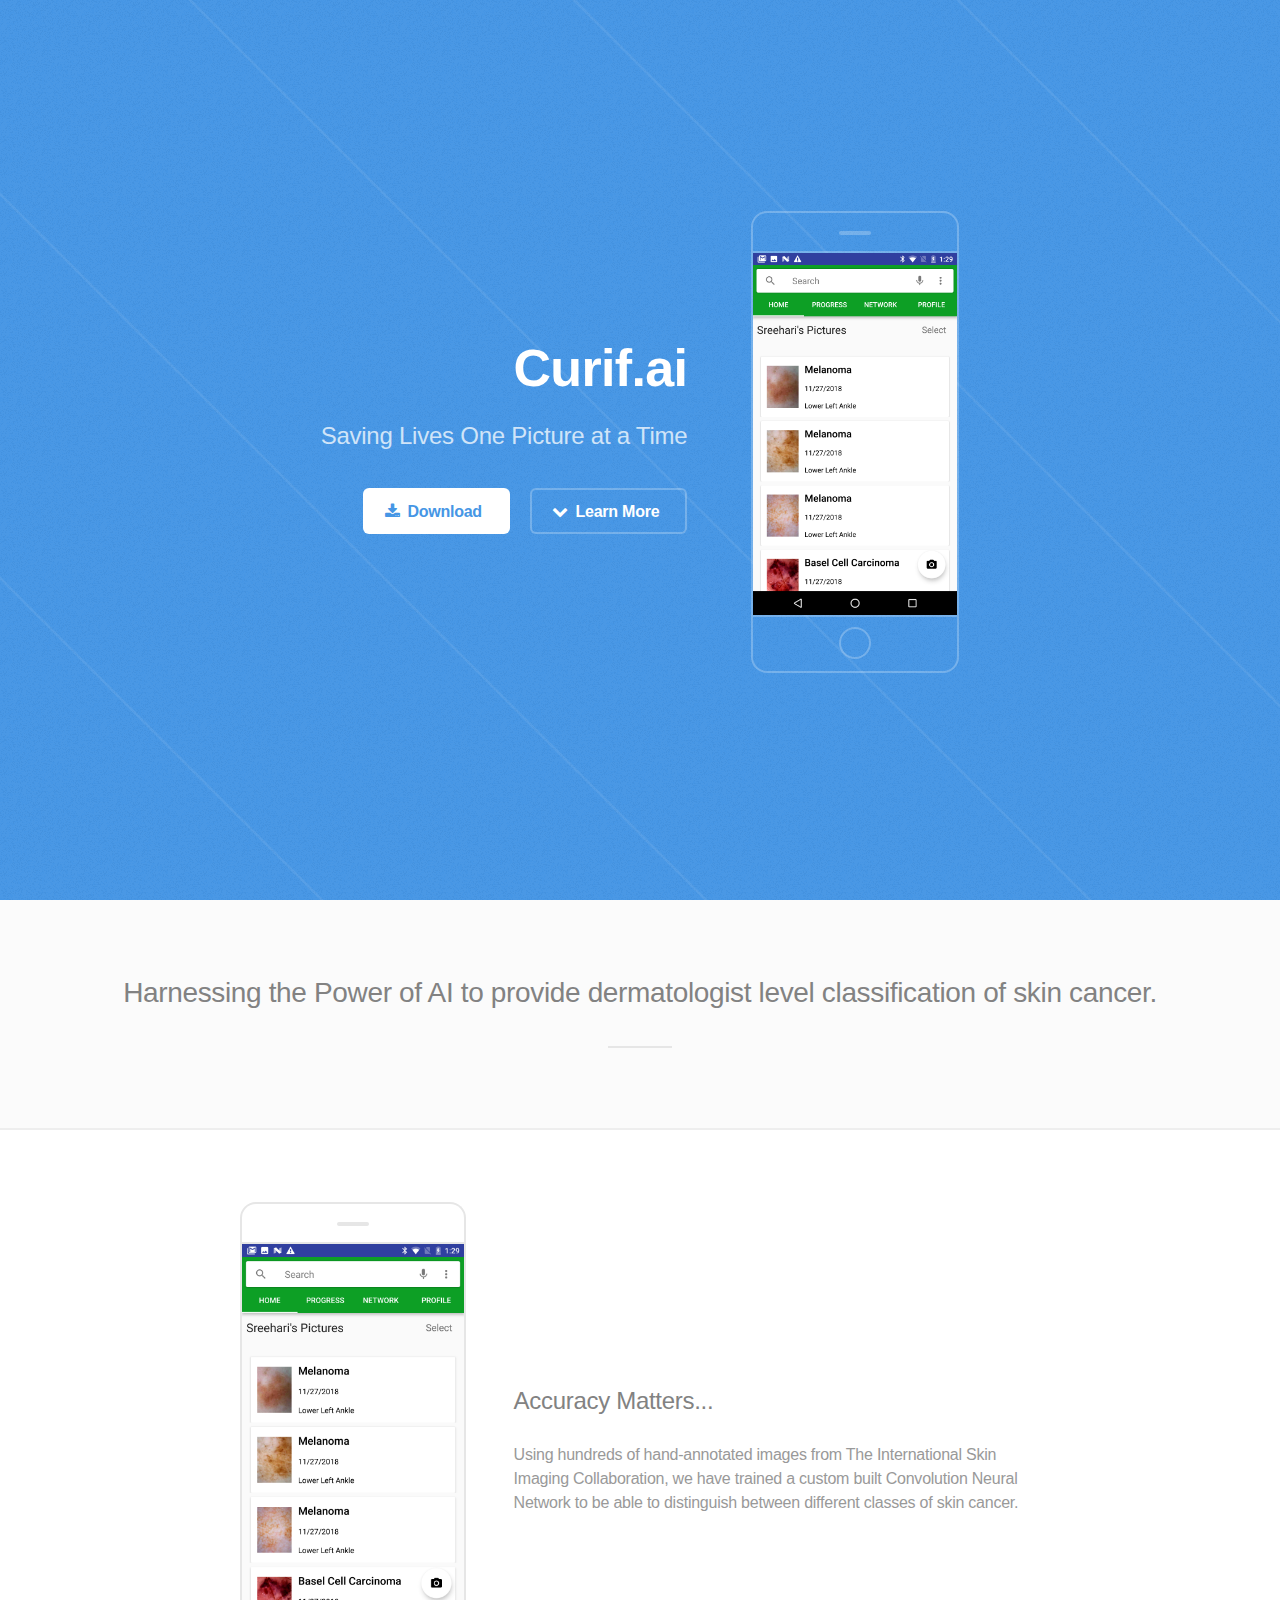
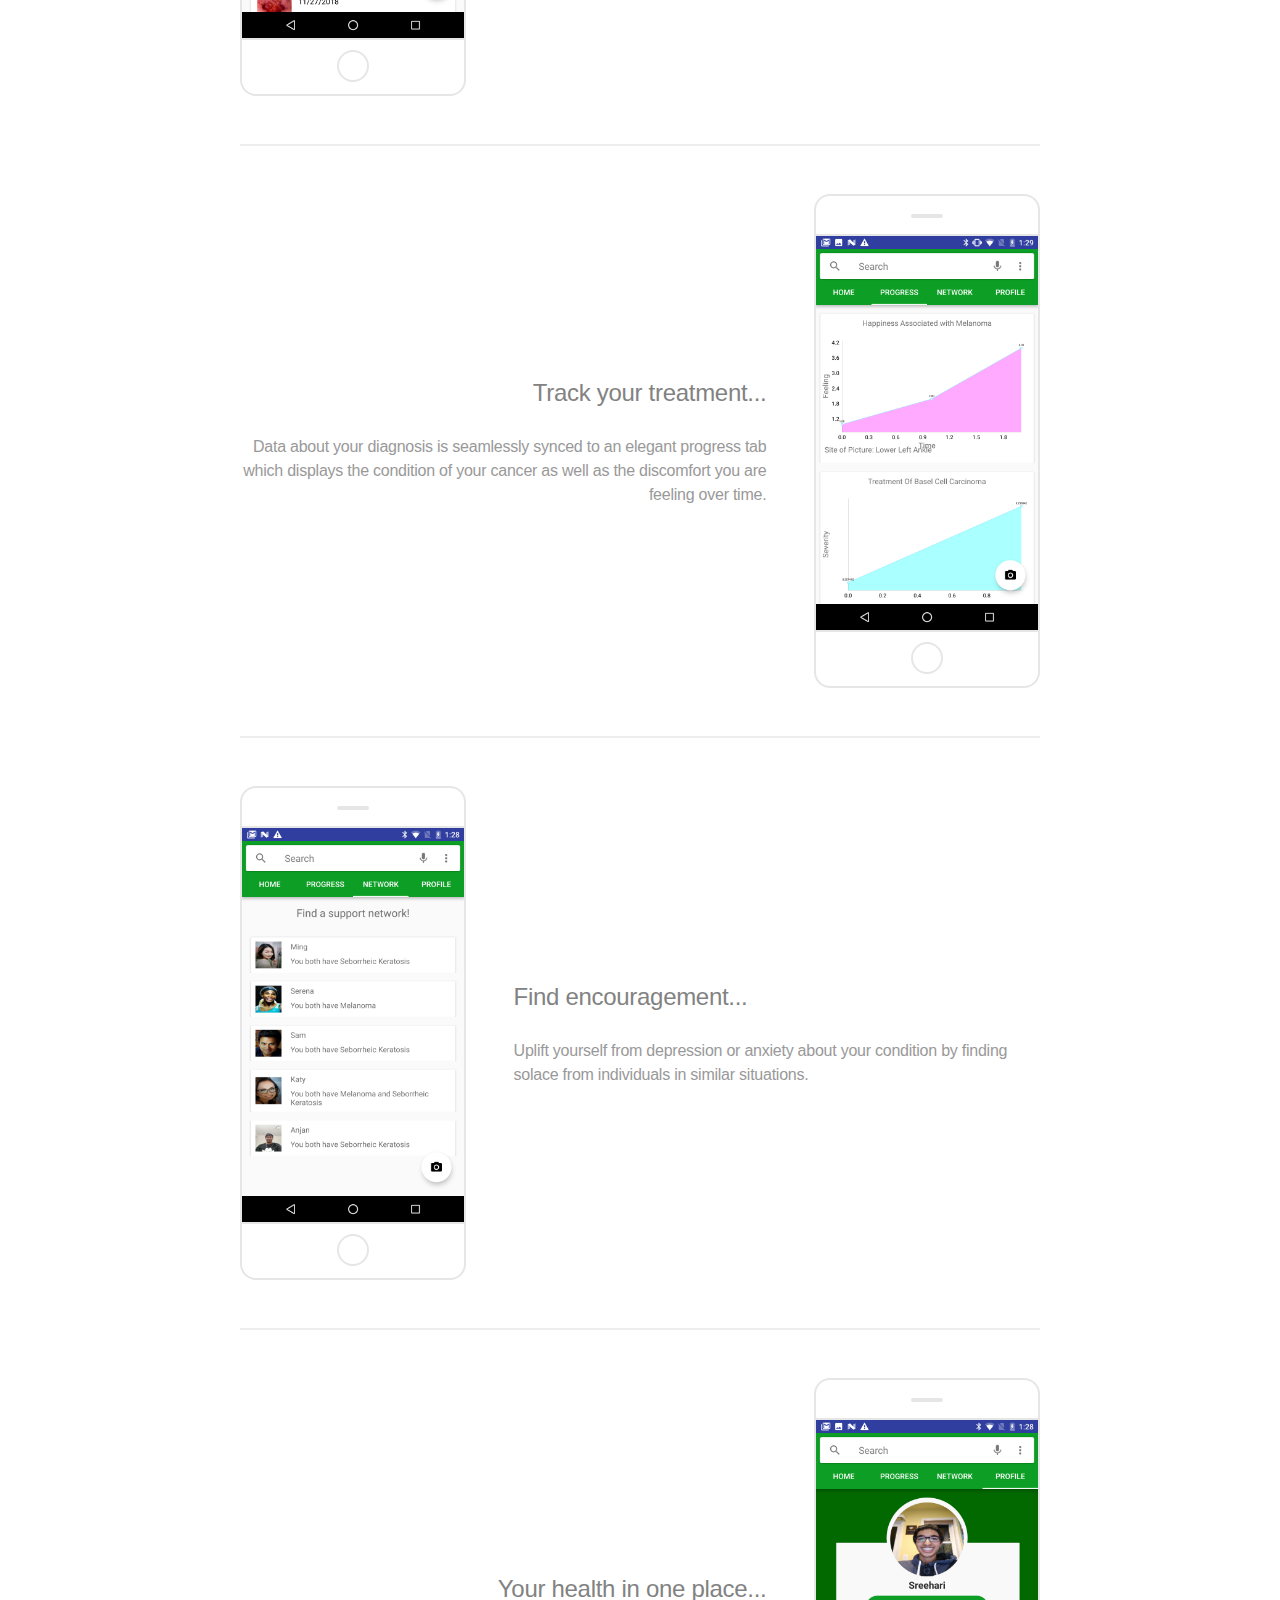
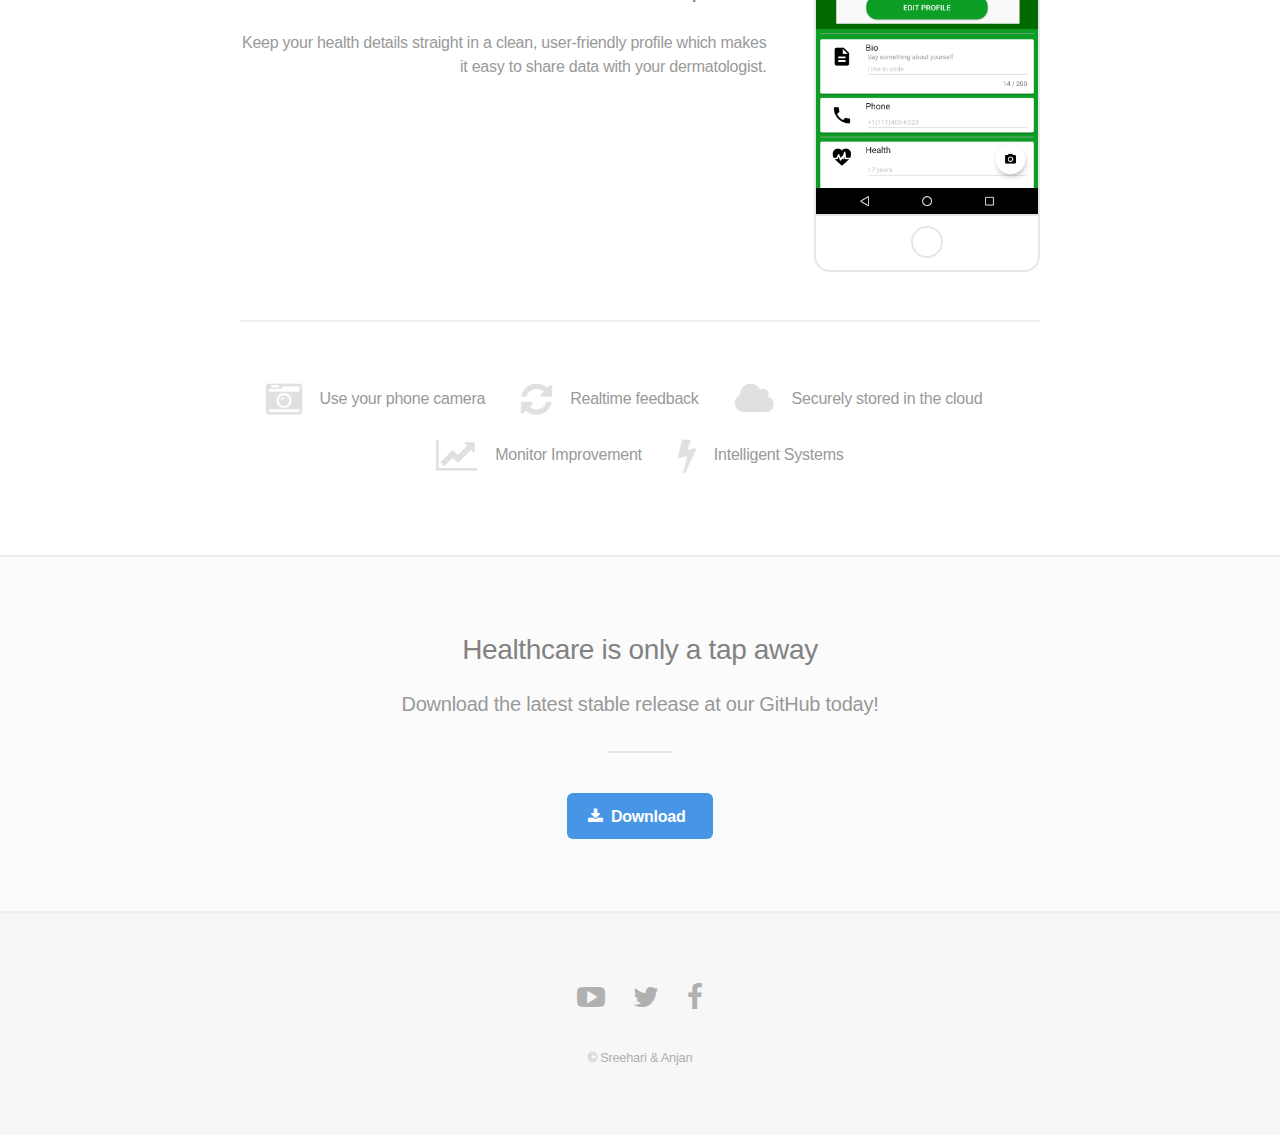
==== index.html @ e7f0186f "initial commit of website files" ====
<!DOCTYPE HTML>

<html>
	<head>
		<title>Curif.ai</title>
		<meta charset="utf-8" />
		<meta name="viewport" content="width=device-width, initial-scale=1" />
		<!--[if lte IE 8]><script src="assets/js/ie/html5shiv.js"></script><![endif]-->
		<link rel="stylesheet" href="assets/css/main.css" />
		<!--[if lte IE 8]><link rel="stylesheet" href="assets/css/ie8.css" /><![endif]-->
		<!--[if lte IE 9]><link rel="stylesheet" href="assets/css/ie9.css" /><![endif]-->
	</head>
	<body id="top">

		<!-- Header -->
			<header id="header">
				<div class="content">
					<h1><a href="#">Curif.ai</a></h1>
					<p>Saving Lives One Picture at a Time</p>
					<ul class="actions">
						<li><a href="#" class="button special icon fa-download">Download</a></li>
						<li><a href="#one" class="button icon fa-chevron-down scrolly">Learn More</a></li>
					</ul>
				</div>
				<div class="image phone"><div class="inner"><img src="images/home.png" alt="" /></div></div>
			</header>

		<!-- One -->
			<section id="one" class="wrapper style2 special">
				<header class="major">
					<h2>Harnessing the Power of AI to provide dermatologist level classification of skin cancer. </h2>
				</header>
			</section>

		<!-- Two -->
			<section id="two" class="wrapper">
				<div class="inner alt">
				
					<section class="spotlight">
						<div class="image phone"><div class="inner"><img src="images/home.png" alt="" /></div></div>

						<div class="content">
							<h3>Accuracy Matters...</h3>
							<p>Using hundreds of hand-annotated images from The International Skin Imaging Collaboration, we have trained a custom built Convolution Neural Network to be able to distinguish between different classes of skin cancer.</p>
						</div>
						
					</section>
					<section class="spotlight">
						<div class="image phone"><div class="inner"><img src="images/progress.png" alt="" /></div></div>
						<div class="content">
							<h3>Track your treatment...</h3>
							<p>Data about your diagnosis is seamlessly synced to an elegant progress tab which displays the condition of your cancer as well as the discomfort you are feeling over time.</p>
						</div>
					</section>
					<section class="spotlight">
						<div class="image phone"><div class="inner"><img src="images/network.png" alt="" /></div></div>
						<div class="content">
							<h3>Find encouragement...</h3>
							<p>Uplift yourself from depression or anxiety about your condition by finding solace from individuals in similar situations. </p>
						</div>
					</section>
					<section class="spotlight">
						<div class="image phone"><div class="inner"><img src="images/profile.png" alt="" /></div></div>
						<div class="content">
							<h3>Your health in one place...</h3>
							<p>Keep your health details straight in a clean, user-friendly profile which makes it easy to share data with your dermatologist.</p>
						</div>
					</section>
					<section class="special">
						<ul class="icons labeled">
							<li><span class="icon fa-camera-retro"><span class="label">Use your phone camera</span></span></li>
							<li><span class="icon fa-refresh"><span class="label">Realtime feedback</span></span></li>
							<li><span class="icon fa-cloud"><span class="label">Securely stored in the cloud</span></span></li>
							<li><span class="icon fa-line-chart"><span class="label">Monitor Improvement</span></span></li>
							<li><span class="icon fa-bolt"><span class="label">Intelligent Systems</span></span></li>
						</ul>
					</section>
				</div>
			</section>

		<!-- Three -->
			<section id="three" class="wrapper style2 special">
				<header class="major">
					<h2>Healthcare is only a tap away</h2>
					<p>Download the latest stable release at our GitHub today!</p>
				</header>
				<ul class="actions">
					<li><a href="#" class="button special icon fa-download">Download</a></li>
				</ul>
			</section>

		<!-- Footer -->
			<footer id="footer">
				<ul class="icons">
					<li><a href="#" class="icon fa-youtube-play"><span class="label">Facebook</span></a></li>
					<li><a href="#" class="icon fa-twitter"><span class="label">Twitter</span></a></li>
					<li><a href="#" class="icon fa-facebook"><span class="label">Instagram</span></a></li>
				</ul>
				<p class="copyright">&copy; Sreehari & Anjan</p>
			</footer>

		<!-- Scripts -->
			<script src="assets/js/jquery.min.js"></script>
			<script src="assets/js/jquery.scrolly.min.js"></script>
			<script src="assets/js/skel.min.js"></script>
			<script src="assets/js/util.js"></script>
			<!--[if lte IE 8]><script src="assets/js/ie/respond.min.js"></script><![endif]-->
			<script src="assets/js/main.js"></script>

	</body>
</html>
---- assets/css/main.css ----
@import url(font-awesome.min.css);



/* Reset */

	html, body, div, span, applet, object, iframe, h1, h2, h3, h4, h5, h6, p, blockquote, pre, a, abbr, acronym, address, big, cite, code, del, dfn, em, img, ins, kbd, q, s, samp, small, strike, strong, sub, sup, tt, var, b, u, i, center, dl, dt, dd, ol, ul, li, fieldset, form, label, legend, table, caption, tbody, tfoot, thead, tr, th, td, article, aside, canvas, details, embed, figure, figcaption, footer, header, hgroup, menu, nav, output, ruby, section, summary, time, mark, audio, video {
		margin: 0;
		padding: 0;
		border: 0;
		font-size: 100%;
		font: inherit;
		vertical-align: baseline;
	}

	article, aside, details, figcaption, figure, footer, header, hgroup, menu, nav, section {
		display: block;
	}

	body {
		line-height: 1;
	}

	ol, ul {
		list-style: none;
	}

	blockquote, q {
		quotes: none;
	}

	blockquote:before, blockquote:after, q:before, q:after {
		content: '';
		content: none;
	}

	table {
		border-collapse: collapse;
		border-spacing: 0;
	}

	body {
		-webkit-text-size-adjust: none;
	}

/* Box Model */

	*, *:before, *:after {
		-moz-box-sizing: border-box;
		-webkit-box-sizing: border-box;
		box-sizing: border-box;
	}

/* Grid */

	.row {
		border-bottom: solid 1px transparent;
		-moz-box-sizing: border-box;
		-webkit-box-sizing: border-box;
		box-sizing: border-box;
	}

	.row > * {
		float: left;
		-moz-box-sizing: border-box;
		-webkit-box-sizing: border-box;
		box-sizing: border-box;
	}

	.row:after, .row:before {
		content: '';
		display: block;
		clear: both;
		height: 0;
	}

	.row.uniform > * > :first-child {
		margin-top: 0;
	}

	.row.uniform > * > :last-child {
		margin-bottom: 0;
	}

	.row.\30 \25 > * {
		padding: 0 0 0 0em;
	}

	.row.\30 \25 {
		margin: 0 0 -1px 0em;
	}

	.row.uniform.\30 \25 > * {
		padding: 0em 0 0 0em;
	}

	.row.uniform.\30 \25 {
		margin: 0em 0 -1px 0em;
	}

	.row > * {
		padding: 0 0 0 1.5em;
	}

	.row {
		margin: 0 0 -1px -1.5em;
	}

	.row.uniform > * {
		padding: 1.5em 0 0 1.5em;
	}

	.row.uniform {
		margin: -1.5em 0 -1px -1.5em;
	}

	.row.\32 00\25 > * {
		padding: 0 0 0 3em;
	}

	.row.\32 00\25 {
		margin: 0 0 -1px -3em;
	}

	.row.uniform.\32 00\25 > * {
		padding: 3em 0 0 3em;
	}

	.row.uniform.\32 00\25 {
		margin: -3em 0 -1px -3em;
	}

	.row.\31 50\25 > * {
		padding: 0 0 0 2.25em;
	}

	.row.\31 50\25 {
		margin: 0 0 -1px -2.25em;
	}

	.row.uniform.\31 50\25 > * {
		padding: 2.25em 0 0 2.25em;
	}

	.row.uniform.\31 50\25 {
		margin: -2.25em 0 -1px -2.25em;
	}

	.row.\35 0\25 > * {
		padding: 0 0 0 0.75em;
	}

	.row.\35 0\25 {
		margin: 0 0 -1px -0.75em;
	}

	.row.uniform.\35 0\25 > * {
		padding: 0.75em 0 0 0.75em;
	}

	.row.uniform.\35 0\25 {
		margin: -0.75em 0 -1px -0.75em;
	}

	.row.\32 5\25 > * {
		padding: 0 0 0 0.375em;
	}

	.row.\32 5\25 {
		margin: 0 0 -1px -0.375em;
	}

	.row.uniform.\32 5\25 > * {
		padding: 0.375em 0 0 0.375em;
	}

	.row.uniform.\32 5\25 {
		margin: -0.375em 0 -1px -0.375em;
	}

	.\31 2u, .\31 2u\24 {
		width: 100%;
		clear: none;
		margin-left: 0;
	}

	.\31 1u, .\31 1u\24 {
		width: 91.6666666667%;
		clear: none;
		margin-left: 0;
	}

	.\31 0u, .\31 0u\24 {
		width: 83.3333333333%;
		clear: none;
		margin-left: 0;
	}

	.\39 u, .\39 u\24 {
		width: 75%;
		clear: none;
		margin-left: 0;
	}

	.\38 u, .\38 u\24 {
		width: 66.6666666667%;
		clear: none;
		margin-left: 0;
	}

	.\37 u, .\37 u\24 {
		width: 58.3333333333%;
		clear: none;
		margin-left: 0;
	}

	.\36 u, .\36 u\24 {
		width: 50%;
		clear: none;
		margin-left: 0;
	}

	.\35 u, .\35 u\24 {
		width: 41.6666666667%;
		clear: none;
		margin-left: 0;
	}

	.\34 u, .\34 u\24 {
		width: 33.3333333333%;
		clear: none;
		margin-left: 0;
	}

	.\33 u, .\33 u\24 {
		width: 25%;
		clear: none;
		margin-left: 0;
	}

	.\32 u, .\32 u\24 {
		width: 16.6666666667%;
		clear: none;
		margin-left: 0;
	}

	.\31 u, .\31 u\24 {
		width: 8.3333333333%;
		clear: none;
		margin-left: 0;
	}

	.\31 2u\24 + *,
	.\31 1u\24 + *,
	.\31 0u\24 + *,
	.\39 u\24 + *,
	.\38 u\24 + *,
	.\37 u\24 + *,
	.\36 u\24 + *,
	.\35 u\24 + *,
	.\34 u\24 + *,
	.\33 u\24 + *,
	.\32 u\24 + *,
	.\31 u\24 + * {
		clear: left;
	}

	.\-11u {
		margin-left: 91.66667%;
	}

	.\-10u {
		margin-left: 83.33333%;
	}

	.\-9u {
		margin-left: 75%;
	}

	.\-8u {
		margin-left: 66.66667%;
	}

	.\-7u {
		margin-left: 58.33333%;
	}

	.\-6u {
		margin-left: 50%;
	}

	.\-5u {
		margin-left: 41.66667%;
	}

	.\-4u {
		margin-left: 33.33333%;
	}

	.\-3u {
		margin-left: 25%;
	}

	.\-2u {
		margin-left: 16.66667%;
	}

	.\-1u {
		margin-left: 8.33333%;
	}

	@media screen and (max-width: 1680px) {

		.row > * {
			padding: 0 0 0 1.5em;
		}

		.row {
			margin: 0 0 -1px -1.5em;
		}

		.row.uniform > * {
			padding: 1.5em 0 0 1.5em;
		}

		.row.uniform {
			margin: -1.5em 0 -1px -1.5em;
		}

		.row.\32 00\25 > * {
			padding: 0 0 0 3em;
		}

		.row.\32 00\25 {
			margin: 0 0 -1px -3em;
		}

		.row.uniform.\32 00\25 > * {
			padding: 3em 0 0 3em;
		}

		.row.uniform.\32 00\25 {
			margin: -3em 0 -1px -3em;
		}

		.row.\31 50\25 > * {
			padding: 0 0 0 2.25em;
		}

		.row.\31 50\25 {
			margin: 0 0 -1px -2.25em;
		}

		.row.uniform.\31 50\25 > * {
			padding: 2.25em 0 0 2.25em;
		}

		.row.uniform.\31 50\25 {
			margin: -2.25em 0 -1px -2.25em;
		}

		.row.\35 0\25 > * {
			padding: 0 0 0 0.75em;
		}

		.row.\35 0\25 {
			margin: 0 0 -1px -0.75em;
		}

		.row.uniform.\35 0\25 > * {
			padding: 0.75em 0 0 0.75em;
		}

		.row.uniform.\35 0\25 {
			margin: -0.75em 0 -1px -0.75em;
		}

		.row.\32 5\25 > * {
			padding: 0 0 0 0.375em;
		}

		.row.\32 5\25 {
			margin: 0 0 -1px -0.375em;
		}

		.row.uniform.\32 5\25 > * {
			padding: 0.375em 0 0 0.375em;
		}

		.row.uniform.\32 5\25 {
			margin: -0.375em 0 -1px -0.375em;
		}

		.\31 2u\28xlarge\29, .\31 2u\24\28xlarge\29 {
			width: 100%;
			clear: none;
			margin-left: 0;
		}

		.\31 1u\28xlarge\29, .\31 1u\24\28xlarge\29 {
			width: 91.6666666667%;
			clear: none;
			margin-left: 0;
		}

		.\31 0u\28xlarge\29, .\31 0u\24\28xlarge\29 {
			width: 83.3333333333%;
			clear: none;
			margin-left: 0;
		}

		.\39 u\28xlarge\29, .\39 u\24\28xlarge\29 {
			width: 75%;
			clear: none;
			margin-left: 0;
		}

		.\38 u\28xlarge\29, .\38 u\24\28xlarge\29 {
			width: 66.6666666667%;
			clear: none;
			margin-left: 0;
		}

		.\37 u\28xlarge\29, .\37 u\24\28xlarge\29 {
			width: 58.3333333333%;
			clear: none;
			margin-left: 0;
		}

		.\36 u\28xlarge\29, .\36 u\24\28xlarge\29 {
			width: 50%;
			clear: none;
			margin-left: 0;
		}

		.\35 u\28xlarge\29, .\35 u\24\28xlarge\29 {
			width: 41.6666666667%;
			clear: none;
			margin-left: 0;
		}

		.\34 u\28xlarge\29, .\34 u\24\28xlarge\29 {
			width: 33.3333333333%;
			clear: none;
			margin-left: 0;
		}

		.\33 u\28xlarge\29, .\33 u\24\28xlarge\29 {
			width: 25%;
			clear: none;
			margin-left: 0;
		}

		.\32 u\28xlarge\29, .\32 u\24\28xlarge\29 {
			width: 16.6666666667%;
			clear: none;
			margin-left: 0;
		}

		.\31 u\28xlarge\29, .\31 u\24\28xlarge\29 {
			width: 8.3333333333%;
			clear: none;
			margin-left: 0;
		}

		.\31 2u\24\28xlarge\29 + *,
		.\31 1u\24\28xlarge\29 + *,
		.\31 0u\24\28xlarge\29 + *,
		.\39 u\24\28xlarge\29 + *,
		.\38 u\24\28xlarge\29 + *,
		.\37 u\24\28xlarge\29 + *,
		.\36 u\24\28xlarge\29 + *,
		.\35 u\24\28xlarge\29 + *,
		.\34 u\24\28xlarge\29 + *,
		.\33 u\24\28xlarge\29 + *,
		.\32 u\24\28xlarge\29 + *,
		.\31 u\24\28xlarge\29 + * {
			clear: left;
		}

		.\-11u\28xlarge\29 {
			margin-left: 91.66667%;
		}

		.\-10u\28xlarge\29 {
			margin-left: 83.33333%;
		}

		.\-9u\28xlarge\29 {
			margin-left: 75%;
		}

		.\-8u\28xlarge\29 {
			margin-left: 66.66667%;
		}

		.\-7u\28xlarge\29 {
			margin-left: 58.33333%;
		}

		.\-6u\28xlarge\29 {
			margin-left: 50%;
		}

		.\-5u\28xlarge\29 {
			margin-left: 41.66667%;
		}

		.\-4u\28xlarge\29 {
			margin-left: 33.33333%;
		}

		.\-3u\28xlarge\29 {
			margin-left: 25%;
		}

		.\-2u\28xlarge\29 {
			margin-left: 16.66667%;
		}

		.\-1u\28xlarge\29 {
			margin-left: 8.33333%;
		}

	}

	@media screen and (max-width: 1280px) {

		.row > * {
			padding: 0 0 0 1.5em;
		}

		.row {
			margin: 0 0 -1px -1.5em;
		}

		.row.uniform > * {
			padding: 1.5em 0 0 1.5em;
		}

		.row.uniform {
			margin: -1.5em 0 -1px -1.5em;
		}

		.row.\32 00\25 > * {
			padding: 0 0 0 3em;
		}

		.row.\32 00\25 {
			margin: 0 0 -1px -3em;
		}

		.row.uniform.\32 00\25 > * {
			padding: 3em 0 0 3em;
		}

		.row.uniform.\32 00\25 {
			margin: -3em 0 -1px -3em;
		}

		.row.\31 50\25 > * {
			padding: 0 0 0 2.25em;
		}

		.row.\31 50\25 {
			margin: 0 0 -1px -2.25em;
		}

		.row.uniform.\31 50\25 > * {
			padding: 2.25em 0 0 2.25em;
		}

		.row.uniform.\31 50\25 {
			margin: -2.25em 0 -1px -2.25em;
		}

		.row.\35 0\25 > * {
			padding: 0 0 0 0.75em;
		}

		.row.\35 0\25 {
			margin: 0 0 -1px -0.75em;
		}

		.row.uniform.\35 0\25 > * {
			padding: 0.75em 0 0 0.75em;
		}

		.row.uniform.\35 0\25 {
			margin: -0.75em 0 -1px -0.75em;
		}

		.row.\32 5\25 > * {
			padding: 0 0 0 0.375em;
		}

		.row.\32 5\25 {
			margin: 0 0 -1px -0.375em;
		}

		.row.uniform.\32 5\25 > * {
			padding: 0.375em 0 0 0.375em;
		}

		.row.uniform.\32 5\25 {
			margin: -0.375em 0 -1px -0.375em;
		}

		.\31 2u\28large\29, .\31 2u\24\28large\29 {
			width: 100%;
			clear: none;
			margin-left: 0;
		}

		.\31 1u\28large\29, .\31 1u\24\28large\29 {
			width: 91.6666666667%;
			clear: none;
			margin-left: 0;
		}

		.\31 0u\28large\29, .\31 0u\24\28large\29 {
			width: 83.3333333333%;
			clear: none;
			margin-left: 0;
		}

		.\39 u\28large\29, .\39 u\24\28large\29 {
			width: 75%;
			clear: none;
			margin-left: 0;
		}

		.\38 u\28large\29, .\38 u\24\28large\29 {
			width: 66.6666666667%;
			clear: none;
			margin-left: 0;
		}

		.\37 u\28large\29, .\37 u\24\28large\29 {
			width: 58.3333333333%;
			clear: none;
			margin-left: 0;
		}

		.\36 u\28large\29, .\36 u\24\28large\29 {
			width: 50%;
			clear: none;
			margin-left: 0;
		}

		.\35 u\28large\29, .\35 u\24\28large\29 {
			width: 41.6666666667%;
			clear: none;
			margin-left: 0;
		}

		.\34 u\28large\29, .\34 u\24\28large\29 {
			width: 33.3333333333%;
			clear: none;
			margin-left: 0;
		}

		.\33 u\28large\29, .\33 u\24\28large\29 {
			width: 25%;
			clear: none;
			margin-left: 0;
		}

		.\32 u\28large\29, .\32 u\24\28large\29 {
			width: 16.6666666667%;
			clear: none;
			margin-left: 0;
		}

		.\31 u\28large\29, .\31 u\24\28large\29 {
			width: 8.3333333333%;
			clear: none;
			margin-left: 0;
		}

		.\31 2u\24\28large\29 + *,
		.\31 1u\24\28large\29 + *,
		.\31 0u\24\28large\29 + *,
		.\39 u\24\28large\29 + *,
		.\38 u\24\28large\29 + *,
		.\37 u\24\28large\29 + *,
		.\36 u\24\28large\29 + *,
		.\35 u\24\28large\29 + *,
		.\34 u\24\28large\29 + *,
		.\33 u\24\28large\29 + *,
		.\32 u\24\28large\29 + *,
		.\31 u\24\28large\29 + * {
			clear: left;
		}

		.\-11u\28large\29 {
			margin-left: 91.66667%;
		}

		.\-10u\28large\29 {
			margin-left: 83.33333%;
		}

		.\-9u\28large\29 {
			margin-left: 75%;
		}

		.\-8u\28large\29 {
			margin-left: 66.66667%;
		}

		.\-7u\28large\29 {
			margin-left: 58.33333%;
		}

		.\-6u\28large\29 {
			margin-left: 50%;
		}

		.\-5u\28large\29 {
			margin-left: 41.66667%;
		}

		.\-4u\28large\29 {
			margin-left: 33.33333%;
		}

		.\-3u\28large\29 {
			margin-left: 25%;
		}

		.\-2u\28large\29 {
			margin-left: 16.66667%;
		}

		.\-1u\28large\29 {
			margin-left: 8.33333%;
		}

	}

	@media screen and (max-width: 980px) {

		.row > * {
			padding: 0 0 0 1.5em;
		}

		.row {
			margin: 0 0 -1px -1.5em;
		}

		.row.uniform > * {
			padding: 1.5em 0 0 1.5em;
		}

		.row.uniform {
			margin: -1.5em 0 -1px -1.5em;
		}

		.row.\32 00\25 > * {
			padding: 0 0 0 3em;
		}

		.row.\32 00\25 {
			margin: 0 0 -1px -3em;
		}

		.row.uniform.\32 00\25 > * {
			padding: 3em 0 0 3em;
		}

		.row.uniform.\32 00\25 {
			margin: -3em 0 -1px -3em;
		}

		.row.\31 50\25 > * {
			padding: 0 0 0 2.25em;
		}

		.row.\31 50\25 {
			margin: 0 0 -1px -2.25em;
		}

		.row.uniform.\31 50\25 > * {
			padding: 2.25em 0 0 2.25em;
		}

		.row.uniform.\31 50\25 {
			margin: -2.25em 0 -1px -2.25em;
		}

		.row.\35 0\25 > * {
			padding: 0 0 0 0.75em;
		}

		.row.\35 0\25 {
			margin: 0 0 -1px -0.75em;
		}

		.row.uniform.\35 0\25 > * {
			padding: 0.75em 0 0 0.75em;
		}

		.row.uniform.\35 0\25 {
			margin: -0.75em 0 -1px -0.75em;
		}

		.row.\32 5\25 > * {
			padding: 0 0 0 0.375em;
		}

		.row.\32 5\25 {
			margin: 0 0 -1px -0.375em;
		}

		.row.uniform.\32 5\25 > * {
			padding: 0.375em 0 0 0.375em;
		}

		.row.uniform.\32 5\25 {
			margin: -0.375em 0 -1px -0.375em;
		}

		.\31 2u\28medium\29, .\31 2u\24\28medium\29 {
			width: 100%;
			clear: none;
			margin-left: 0;
		}

		.\31 1u\28medium\29, .\31 1u\24\28medium\29 {
			width: 91.6666666667%;
			clear: none;
			margin-left: 0;
		}

		.\31 0u\28medium\29, .\31 0u\24\28medium\29 {
			width: 83.3333333333%;
			clear: none;
			margin-left: 0;
		}

		.\39 u\28medium\29, .\39 u\24\28medium\29 {
			width: 75%;
			clear: none;
			margin-left: 0;
		}

		.\38 u\28medium\29, .\38 u\24\28medium\29 {
			width: 66.6666666667%;
			clear: none;
			margin-left: 0;
		}

		.\37 u\28medium\29, .\37 u\24\28medium\29 {
			width: 58.3333333333%;
			clear: none;
			margin-left: 0;
		}

		.\36 u\28medium\29, .\36 u\24\28medium\29 {
			width: 50%;
			clear: none;
			margin-left: 0;
		}

		.\35 u\28medium\29, .\35 u\24\28medium\29 {
			width: 41.6666666667%;
			clear: none;
			margin-left: 0;
		}

		.\34 u\28medium\29, .\34 u\24\28medium\29 {
			width: 33.3333333333%;
			clear: none;
			margin-left: 0;
		}

		.\33 u\28medium\29, .\33 u\24\28medium\29 {
			width: 25%;
			clear: none;
			margin-left: 0;
		}

		.\32 u\28medium\29, .\32 u\24\28medium\29 {
			width: 16.6666666667%;
			clear: none;
			margin-left: 0;
		}

		.\31 u\28medium\29, .\31 u\24\28medium\29 {
			width: 8.3333333333%;
			clear: none;
			margin-left: 0;
		}

		.\31 2u\24\28medium\29 + *,
		.\31 1u\24\28medium\29 + *,
		.\31 0u\24\28medium\29 + *,
		.\39 u\24\28medium\29 + *,
		.\38 u\24\28medium\29 + *,
		.\37 u\24\28medium\29 + *,
		.\36 u\24\28medium\29 + *,
		.\35 u\24\28medium\29 + *,
		.\34 u\24\28medium\29 + *,
		.\33 u\24\28medium\29 + *,
		.\32 u\24\28medium\29 + *,
		.\31 u\24\28medium\29 + * {
			clear: left;
		}

		.\-11u\28medium\29 {
			margin-left: 91.66667%;
		}

		.\-10u\28medium\29 {
			margin-left: 83.33333%;
		}

		.\-9u\28medium\29 {
			margin-left: 75%;
		}

		.\-8u\28medium\29 {
			margin-left: 66.66667%;
		}

		.\-7u\28medium\29 {
			margin-left: 58.33333%;
		}

		.\-6u\28medium\29 {
			margin-left: 50%;
		}

		.\-5u\28medium\29 {
			margin-left: 41.66667%;
		}

		.\-4u\28medium\29 {
			margin-left: 33.33333%;
		}

		.\-3u\28medium\29 {
			margin-left: 25%;
		}

		.\-2u\28medium\29 {
			margin-left: 16.66667%;
		}

		.\-1u\28medium\29 {
			margin-left: 8.33333%;
		}

	}

	@media screen and (max-width: 736px) {

		.row > * {
			padding: 0 0 0 1.5em;
		}

		.row {
			margin: 0 0 -1px -1.5em;
		}

		.row.uniform > * {
			padding: 1.5em 0 0 1.5em;
		}

		.row.uniform {
			margin: -1.5em 0 -1px -1.5em;
		}

		.row.\32 00\25 > * {
			padding: 0 0 0 3em;
		}

		.row.\32 00\25 {
			margin: 0 0 -1px -3em;
		}

		.row.uniform.\32 00\25 > * {
			padding: 3em 0 0 3em;
		}

		.row.uniform.\32 00\25 {
			margin: -3em 0 -1px -3em;
		}

		.row.\31 50\25 > * {
			padding: 0 0 0 2.25em;
		}

		.row.\31 50\25 {
			margin: 0 0 -1px -2.25em;
		}

		.row.uniform.\31 50\25 > * {
			padding: 2.25em 0 0 2.25em;
		}

		.row.uniform.\31 50\25 {
			margin: -2.25em 0 -1px -2.25em;
		}

		.row.\35 0\25 > * {
			padding: 0 0 0 0.75em;
		}

		.row.\35 0\25 {
			margin: 0 0 -1px -0.75em;
		}

		.row.uniform.\35 0\25 > * {
			padding: 0.75em 0 0 0.75em;
		}

		.row.uniform.\35 0\25 {
			margin: -0.75em 0 -1px -0.75em;
		}

		.row.\32 5\25 > * {
			padding: 0 0 0 0.375em;
		}

		.row.\32 5\25 {
			margin: 0 0 -1px -0.375em;
		}

		.row.uniform.\32 5\25 > * {
			padding: 0.375em 0 0 0.375em;
		}

		.row.uniform.\32 5\25 {
			margin: -0.375em 0 -1px -0.375em;
		}

		.\31 2u\28small\29, .\31 2u\24\28small\29 {
			width: 100%;
			clear: none;
			margin-left: 0;
		}

		.\31 1u\28small\29, .\31 1u\24\28small\29 {
			width: 91.6666666667%;
			clear: none;
			margin-left: 0;
		}

		.\31 0u\28small\29, .\31 0u\24\28small\29 {
			width: 83.3333333333%;
			clear: none;
			margin-left: 0;
		}

		.\39 u\28small\29, .\39 u\24\28small\29 {
			width: 75%;
			clear: none;
			margin-left: 0;
		}

		.\38 u\28small\29, .\38 u\24\28small\29 {
			width: 66.6666666667%;
			clear: none;
			margin-left: 0;
		}

		.\37 u\28small\29, .\37 u\24\28small\29 {
			width: 58.3333333333%;
			clear: none;
			margin-left: 0;
		}

		.\36 u\28small\29, .\36 u\24\28small\29 {
			width: 50%;
			clear: none;
			margin-left: 0;
		}

		.\35 u\28small\29, .\35 u\24\28small\29 {
			width: 41.6666666667%;
			clear: none;
			margin-left: 0;
		}

		.\34 u\28small\29, .\34 u\24\28small\29 {
			width: 33.3333333333%;
			clear: none;
			margin-left: 0;
		}

		.\33 u\28small\29, .\33 u\24\28small\29 {
			width: 25%;
			clear: none;
			margin-left: 0;
		}

		.\32 u\28small\29, .\32 u\24\28small\29 {
			width: 16.6666666667%;
			clear: none;
			margin-left: 0;
		}

		.\31 u\28small\29, .\31 u\24\28small\29 {
			width: 8.3333333333%;
			clear: none;
			margin-left: 0;
		}

		.\31 2u\24\28small\29 + *,
		.\31 1u\24\28small\29 + *,
		.\31 0u\24\28small\29 + *,
		.\39 u\24\28small\29 + *,
		.\38 u\24\28small\29 + *,
		.\37 u\24\28small\29 + *,
		.\36 u\24\28small\29 + *,
		.\35 u\24\28small\29 + *,
		.\34 u\24\28small\29 + *,
		.\33 u\24\28small\29 + *,
		.\32 u\24\28small\29 + *,
		.\31 u\24\28small\29 + * {
			clear: left;
		}

		.\-11u\28small\29 {
			margin-left: 91.66667%;
		}

		.\-10u\28small\29 {
			margin-left: 83.33333%;
		}

		.\-9u\28small\29 {
			margin-left: 75%;
		}

		.\-8u\28small\29 {
			margin-left: 66.66667%;
		}

		.\-7u\28small\29 {
			margin-left: 58.33333%;
		}

		.\-6u\28small\29 {
			margin-left: 50%;
		}

		.\-5u\28small\29 {
			margin-left: 41.66667%;
		}

		.\-4u\28small\29 {
			margin-left: 33.33333%;
		}

		.\-3u\28small\29 {
			margin-left: 25%;
		}

		.\-2u\28small\29 {
			margin-left: 16.66667%;
		}

		.\-1u\28small\29 {
			margin-left: 8.33333%;
		}

	}

	@media screen and (max-width: 480px) {

		.row > * {
			padding: 0 0 0 1.5em;
		}

		.row {
			margin: 0 0 -1px -1.5em;
		}

		.row.uniform > * {
			padding: 1.5em 0 0 1.5em;
		}

		.row.uniform {
			margin: -1.5em 0 -1px -1.5em;
		}

		.row.\32 00\25 > * {
			padding: 0 0 0 3em;
		}

		.row.\32 00\25 {
			margin: 0 0 -1px -3em;
		}

		.row.uniform.\32 00\25 > * {
			padding: 3em 0 0 3em;
		}

		.row.uniform.\32 00\25 {
			margin: -3em 0 -1px -3em;
		}

		.row.\31 50\25 > * {
			padding: 0 0 0 2.25em;
		}

		.row.\31 50\25 {
			margin: 0 0 -1px -2.25em;
		}

		.row.uniform.\31 50\25 > * {
			padding: 2.25em 0 0 2.25em;
		}

		.row.uniform.\31 50\25 {
			margin: -2.25em 0 -1px -2.25em;
		}

		.row.\35 0\25 > * {
			padding: 0 0 0 0.75em;
		}

		.row.\35 0\25 {
			margin: 0 0 -1px -0.75em;
		}

		.row.uniform.\35 0\25 > * {
			padding: 0.75em 0 0 0.75em;
		}

		.row.uniform.\35 0\25 {
			margin: -0.75em 0 -1px -0.75em;
		}

		.row.\32 5\25 > * {
			padding: 0 0 0 0.375em;
		}

		.row.\32 5\25 {
			margin: 0 0 -1px -0.375em;
		}

		.row.uniform.\32 5\25 > * {
			padding: 0.375em 0 0 0.375em;
		}

		.row.uniform.\32 5\25 {
			margin: -0.375em 0 -1px -0.375em;
		}

		.\31 2u\28xsmall\29, .\31 2u\24\28xsmall\29 {
			width: 100%;
			clear: none;
			margin-left: 0;
		}

		.\31 1u\28xsmall\29, .\31 1u\24\28xsmall\29 {
			width: 91.6666666667%;
			clear: none;
			margin-left: 0;
		}

		.\31 0u\28xsmall\29, .\31 0u\24\28xsmall\29 {
			width: 83.3333333333%;
			clear: none;
			margin-left: 0;
		}

		.\39 u\28xsmall\29, .\39 u\24\28xsmall\29 {
			width: 75%;
			clear: none;
			margin-left: 0;
		}

		.\38 u\28xsmall\29, .\38 u\24\28xsmall\29 {
			width: 66.6666666667%;
			clear: none;
			margin-left: 0;
		}

		.\37 u\28xsmall\29, .\37 u\24\28xsmall\29 {
			width: 58.3333333333%;
			clear: none;
			margin-left: 0;
		}

		.\36 u\28xsmall\29, .\36 u\24\28xsmall\29 {
			width: 50%;
			clear: none;
			margin-left: 0;
		}

		.\35 u\28xsmall\29, .\35 u\24\28xsmall\29 {
			width: 41.6666666667%;
			clear: none;
			margin-left: 0;
		}

		.\34 u\28xsmall\29, .\34 u\24\28xsmall\29 {
			width: 33.3333333333%;
			clear: none;
			margin-left: 0;
		}

		.\33 u\28xsmall\29, .\33 u\24\28xsmall\29 {
			width: 25%;
			clear: none;
			margin-left: 0;
		}

		.\32 u\28xsmall\29, .\32 u\24\28xsmall\29 {
			width: 16.6666666667%;
			clear: none;
			margin-left: 0;
		}

		.\31 u\28xsmall\29, .\31 u\24\28xsmall\29 {
			width: 8.3333333333%;
			clear: none;
			margin-left: 0;
		}

		.\31 2u\24\28xsmall\29 + *,
		.\31 1u\24\28xsmall\29 + *,
		.\31 0u\24\28xsmall\29 + *,
		.\39 u\24\28xsmall\29 + *,
		.\38 u\24\28xsmall\29 + *,
		.\37 u\24\28xsmall\29 + *,
		.\36 u\24\28xsmall\29 + *,
		.\35 u\24\28xsmall\29 + *,
		.\34 u\24\28xsmall\29 + *,
		.\33 u\24\28xsmall\29 + *,
		.\32 u\24\28xsmall\29 + *,
		.\31 u\24\28xsmall\29 + * {
			clear: left;
		}

		.\-11u\28xsmall\29 {
			margin-left: 91.66667%;
		}

		.\-10u\28xsmall\29 {
			margin-left: 83.33333%;
		}

		.\-9u\28xsmall\29 {
			margin-left: 75%;
		}

		.\-8u\28xsmall\29 {
			margin-left: 66.66667%;
		}

		.\-7u\28xsmall\29 {
			margin-left: 58.33333%;
		}

		.\-6u\28xsmall\29 {
			margin-left: 50%;
		}

		.\-5u\28xsmall\29 {
			margin-left: 41.66667%;
		}

		.\-4u\28xsmall\29 {
			margin-left: 33.33333%;
		}

		.\-3u\28xsmall\29 {
			margin-left: 25%;
		}

		.\-2u\28xsmall\29 {
			margin-left: 16.66667%;
		}

		.\-1u\28xsmall\29 {
			margin-left: 8.33333%;
		}

	}

	@media screen and (max-width: 360px) {

		.row > * {
			padding: 0 0 0 1.5em;
		}

		.row {
			margin: 0 0 -1px -1.5em;
		}

		.row.uniform > * {
			padding: 1.5em 0 0 1.5em;
		}

		.row.uniform {
			margin: -1.5em 0 -1px -1.5em;
		}

		.row.\32 00\25 > * {
			padding: 0 0 0 3em;
		}

		.row.\32 00\25 {
			margin: 0 0 -1px -3em;
		}

		.row.uniform.\32 00\25 > * {
			padding: 3em 0 0 3em;
		}

		.row.uniform.\32 00\25 {
			margin: -3em 0 -1px -3em;
		}

		.row.\31 50\25 > * {
			padding: 0 0 0 2.25em;
		}

		.row.\31 50\25 {
			margin: 0 0 -1px -2.25em;
		}

		.row.uniform.\31 50\25 > * {
			padding: 2.25em 0 0 2.25em;
		}

		.row.uniform.\31 50\25 {
			margin: -2.25em 0 -1px -2.25em;
		}

		.row.\35 0\25 > * {
			padding: 0 0 0 0.75em;
		}

		.row.\35 0\25 {
			margin: 0 0 -1px -0.75em;
		}

		.row.uniform.\35 0\25 > * {
			padding: 0.75em 0 0 0.75em;
		}

		.row.uniform.\35 0\25 {
			margin: -0.75em 0 -1px -0.75em;
		}

		.row.\32 5\25 > * {
			padding: 0 0 0 0.375em;
		}

		.row.\32 5\25 {
			margin: 0 0 -1px -0.375em;
		}

		.row.uniform.\32 5\25 > * {
			padding: 0.375em 0 0 0.375em;
		}

		.row.uniform.\32 5\25 {
			margin: -0.375em 0 -1px -0.375em;
		}

		.\31 2u\28xxsmall\29, .\31 2u\24\28xxsmall\29 {
			width: 100%;
			clear: none;
			margin-left: 0;
		}

		.\31 1u\28xxsmall\29, .\31 1u\24\28xxsmall\29 {
			width: 91.6666666667%;
			clear: none;
			margin-left: 0;
		}

		.\31 0u\28xxsmall\29, .\31 0u\24\28xxsmall\29 {
			width: 83.3333333333%;
			clear: none;
			margin-left: 0;
		}

		.\39 u\28xxsmall\29, .\39 u\24\28xxsmall\29 {
			width: 75%;
			clear: none;
			margin-left: 0;
		}

		.\38 u\28xxsmall\29, .\38 u\24\28xxsmall\29 {
			width: 66.6666666667%;
			clear: none;
			margin-left: 0;
		}

		.\37 u\28xxsmall\29, .\37 u\24\28xxsmall\29 {
			width: 58.3333333333%;
			clear: none;
			margin-left: 0;
		}

		.\36 u\28xxsmall\29, .\36 u\24\28xxsmall\29 {
			width: 50%;
			clear: none;
			margin-left: 0;
		}

		.\35 u\28xxsmall\29, .\35 u\24\28xxsmall\29 {
			width: 41.6666666667%;
			clear: none;
			margin-left: 0;
		}

		.\34 u\28xxsmall\29, .\34 u\24\28xxsmall\29 {
			width: 33.3333333333%;
			clear: none;
			margin-left: 0;
		}

		.\33 u\28xxsmall\29, .\33 u\24\28xxsmall\29 {
			width: 25%;
			clear: none;
			margin-left: 0;
		}

		.\32 u\28xxsmall\29, .\32 u\24\28xxsmall\29 {
			width: 16.6666666667%;
			clear: none;
			margin-left: 0;
		}

		.\31 u\28xxsmall\29, .\31 u\24\28xxsmall\29 {
			width: 8.3333333333%;
			clear: none;
			margin-left: 0;
		}

		.\31 2u\24\28xxsmall\29 + *,
		.\31 1u\24\28xxsmall\29 + *,
		.\31 0u\24\28xxsmall\29 + *,
		.\39 u\24\28xxsmall\29 + *,
		.\38 u\24\28xxsmall\29 + *,
		.\37 u\24\28xxsmall\29 + *,
		.\36 u\24\28xxsmall\29 + *,
		.\35 u\24\28xxsmall\29 + *,
		.\34 u\24\28xxsmall\29 + *,
		.\33 u\24\28xxsmall\29 + *,
		.\32 u\24\28xxsmall\29 + *,
		.\31 u\24\28xxsmall\29 + * {
			clear: left;
		}

		.\-11u\28xxsmall\29 {
			margin-left: 91.66667%;
		}

		.\-10u\28xxsmall\29 {
			margin-left: 83.33333%;
		}

		.\-9u\28xxsmall\29 {
			margin-left: 75%;
		}

		.\-8u\28xxsmall\29 {
			margin-left: 66.66667%;
		}

		.\-7u\28xxsmall\29 {
			margin-left: 58.33333%;
		}

		.\-6u\28xxsmall\29 {
			margin-left: 50%;
		}

		.\-5u\28xxsmall\29 {
			margin-left: 41.66667%;
		}

		.\-4u\28xxsmall\29 {
			margin-left: 33.33333%;
		}

		.\-3u\28xxsmall\29 {
			margin-left: 25%;
		}

		.\-2u\28xxsmall\29 {
			margin-left: 16.66667%;
		}

		.\-1u\28xxsmall\29 {
			margin-left: 8.33333%;
		}

	}

/* Basic */

	@-ms-viewport {
		width: device-width;
	}

	body {
		-ms-overflow-style: scrollbar;
	}

	@media screen and (max-width: 360px) {

		html, body {
			min-width: 320px;
		}

	}

	body {
		background: #ffffff;
	}

		body.is-loading *, body.is-loading *:before, body.is-loading *:after {
			-moz-animation: none !important;
			-webkit-animation: none !important;
			-ms-animation: none !important;
			animation: none !important;
			-moz-transition: none !important;
			-webkit-transition: none !important;
			-ms-transition: none !important;
			transition: none !important;
		}

/* Type */

	body {
		color: #999999;
	}

	html, input, select, textarea {
		font-size: 16pt;
	}

		@media screen and (max-width: 1680px) {

			html, input, select, textarea {
				font-size: 13pt;
			}

		}

		@media screen and (max-width: 1280px) {

			html, input, select, textarea {
				font-size: 12pt;
			}

		}

		@media screen and (max-width: 360px) {

			html, input, select, textarea {
				font-size: 11pt;
			}

		}

	body, input, select, textarea {
		font-family: Arial, Helvetica, sans-serif;
		font-weight: normal;
		line-height: 1.5em;
		letter-spacing: -0.015em;
	}

	a {
		-moz-transition: color 0.2s ease-in-out, border-bottom-color 0.2s ease-in-out;
		-webkit-transition: color 0.2s ease-in-out, border-bottom-color 0.2s ease-in-out;
		-ms-transition: color 0.2s ease-in-out, border-bottom-color 0.2s ease-in-out;
		transition: color 0.2s ease-in-out, border-bottom-color 0.2s ease-in-out;
		text-decoration: none;
		border-bottom: dotted 1px;
	}

		a:hover {
			border-bottom-color: transparent !important;
		}

	strong, b {
		font-weight: bold;
	}

	em, i {
		font-style: italic;
	}

	p {
		margin: 0 0 2em 0;
	}

	h1, h2, h3, h4, h5, h6 {
		font-weight: normal;
		line-height: 1em;
		margin: 0 0 1em 0;
		letter-spacing: -0.0125em;
	}

		h1 a, h2 a, h3 a, h4 a, h5 a, h6 a {
			color: inherit;
			text-decoration: none;
			border-bottom: none;
		}

		@media screen and (max-width: 980px) {

			h1 br, h2 br, h3 br, h4 br, h5 br, h6 br {
				display: none;
			}

		}

	h2 {
		font-size: 1.75em;
		line-height: 1.5em;
	}

	h3 {
		font-size: 1.5em;
		line-height: 1.5em;
	}

	h4 {
		font-size: 1.1em;
		line-height: 1.5em;
	}

	h5 {
		font-size: 0.9em;
		line-height: 1.5em;
	}

	h6 {
		font-size: 0.7em;
		line-height: 1.5em;
	}

	@media screen and (max-width: 736px) {

		h2 {
			font-size: 1.25em;
		}

		h3 {
			font-size: 1.2em;
		}

		h4 {
			font-size: 1em;
		}

	}

	sub {
		font-size: 0.8em;
		position: relative;
		top: 0.5em;
	}

	sup {
		font-size: 0.8em;
		position: relative;
		top: -0.5em;
	}

	blockquote {
		border-left-style: solid;
		border-left-width: 4px;
		font-style: italic;
		margin: 0 0 2em 0;
		padding: 0.5em 0 0.5em 2em;
	}

	code {
		border-radius: 6px;
		border-style: solid;
		border-width: 1px;
		font-family: "Courier New", monospace;
		font-size: 0.9em;
		margin: 0 0.25em;
		padding: 0.25em 0.65em;
	}

	pre {
		-webkit-overflow-scrolling: touch;
		font-family: "Courier New", monospace;
		font-size: 0.9em;
		margin: 0 0 2em 0;
	}

		pre code {
			display: block;
			line-height: 1.75em;
			padding: 1em 1.5em;
			overflow-x: auto;
		}

	hr {
		border: 0;
		border-bottom-style: solid;
		border-bottom-width: 1px;
		margin: 2em 0;
	}

		hr.major {
			margin: 3em 0;
		}

	.align-left {
		text-align: left;
	}

	.align-center {
		text-align: center;
	}

	.align-right {
		text-align: right;
	}

	input, select, textarea {
		color: #999999;
	}

	a {
		color: inherit;
		border-bottom-color: #d6d6d6;
	}

		a:hover {
			color: #4696e5;
		}

	strong, b {
		color: #828282;
	}

	h1, h2, h3, h4, h5, h6 {
		color: #828282;
	}

	blockquote {
		border-left-color: #e6e6e6;
	}

	code {
		background: rgba(144, 144, 144, 0.075);
		border-color: #e6e6e6;
	}

	hr {
		border-bottom-color: #e6e6e6;
	}

/* Box */

	.box {
		border-radius: 6px;
		border: solid 1px #e6e6e6;
		margin-bottom: 2em;
		padding: 1.5em;
	}

		.box > :last-child,
		.box > :last-child > :last-child,
		.box > :last-child > :last-child > :last-child {
			margin-bottom: 0;
		}

		.box.alt {
			border: 0;
			border-radius: 0;
			padding: 0;
		}

/* Button */

	input[type="submit"],
	input[type="reset"],
	input[type="button"],
	button,
	.button {
		-moz-appearance: none;
		-webkit-appearance: none;
		-ms-appearance: none;
		appearance: none;
		-moz-transition: background-color 0.2s ease-in-out, color 0.2s ease-in-out;
		-webkit-transition: background-color 0.2s ease-in-out, color 0.2s ease-in-out;
		-ms-transition: background-color 0.2s ease-in-out, color 0.2s ease-in-out;
		transition: background-color 0.2s ease-in-out, color 0.2s ease-in-out;
		border-radius: 6px;
		border: 0;
		cursor: pointer;
		display: inline-block;
		font-weight: bold;
		height: 2.85em;
		line-height: 2.95em;
		padding: 0 1.75em;
		text-align: center;
		text-decoration: none;
		white-space: nowrap;
	}

		input[type="submit"].icon,
		input[type="reset"].icon,
		input[type="button"].icon,
		button.icon,
		.button.icon {
			padding-left: 1.35em;
		}

			input[type="submit"].icon:before,
			input[type="reset"].icon:before,
			input[type="button"].icon:before,
			button.icon:before,
			.button.icon:before {
				margin-right: 0.5em;
			}

		input[type="submit"].fit,
		input[type="reset"].fit,
		input[type="button"].fit,
		button.fit,
		.button.fit {
			display: block;
			margin: 0 0 1em 0;
			width: 100%;
		}

		input[type="submit"].small,
		input[type="reset"].small,
		input[type="button"].small,
		button.small,
		.button.small {
			font-size: 0.8em;
		}

		input[type="submit"].big,
		input[type="reset"].big,
		input[type="button"].big,
		button.big,
		.button.big {
			font-size: 1.35em;
		}

		input[type="submit"].disabled, input[type="submit"]:disabled,
		input[type="reset"].disabled,
		input[type="reset"]:disabled,
		input[type="button"].disabled,
		input[type="button"]:disabled,
		button.disabled,
		button:disabled,
		.button.disabled,
		.button:disabled {
			-moz-pointer-events: none;
			-webkit-pointer-events: none;
			-ms-pointer-events: none;
			pointer-events: none;
			cursor: default;
			opacity: 0.25;
		}

	@media screen and (max-width: 480px) and (orientation: portrait) {

		input[type="submit"],
		input[type="reset"],
		input[type="button"],
		button,
		.button {
			padding: 0;
		}

	}

	input[type="submit"],
	input[type="reset"],
	input[type="button"],
	button,
	.button {
		background-color: transparent;
		color: #828282 !important;
		box-shadow: inset 0 0 0 2px #e6e6e6;
	}

		input[type="submit"]:hover,
		input[type="reset"]:hover,
		input[type="button"]:hover,
		button:hover,
		.button:hover {
			background-color: rgba(144, 144, 144, 0.075);
		}

		input[type="submit"]:active,
		input[type="reset"]:active,
		input[type="button"]:active,
		button:active,
		.button:active {
			background-color: rgba(144, 144, 144, 0.15);
		}

		input[type="submit"].special,
		input[type="reset"].special,
		input[type="button"].special,
		button.special,
		.button.special {
			box-shadow: none;
			background-color: #4696e5;
			color: #ffffff !important;
		}

			input[type="submit"].special:hover,
			input[type="reset"].special:hover,
			input[type="button"].special:hover,
			button.special:hover,
			.button.special:hover {
				background-color: #5ca3e8;
			}

			input[type="submit"].special:active,
			input[type="reset"].special:active,
			input[type="button"].special:active,
			button.special:active,
			.button.special:active {
				background-color: #3089e2;
			}

/* Form */

	form {
		margin: 0 0 2em 0;
	}

	label {
		display: block;
		font-size: 0.9em;
		font-weight: bold;
		margin: 0 0 1em 0;
	}

	input[type="text"],
	input[type="password"],
	input[type="email"],
	select,
	textarea {
		-moz-appearance: none;
		-webkit-appearance: none;
		-ms-appearance: none;
		appearance: none;
		border-radius: 6px;
		border: none;
		border-style: solid;
		border-width: 1px;
		color: inherit;
		display: block;
		outline: 0;
		padding: 0 1em;
		text-decoration: none;
		width: 100%;
	}

		input[type="text"]:invalid,
		input[type="password"]:invalid,
		input[type="email"]:invalid,
		select:invalid,
		textarea:invalid {
			box-shadow: none;
		}

	.select-wrapper {
		text-decoration: none;
		display: block;
		position: relative;
	}

		.select-wrapper:before {
			-moz-osx-font-smoothing: grayscale;
			-webkit-font-smoothing: antialiased;
			font-family: FontAwesome;
			font-style: normal;
			font-weight: normal;
			text-transform: none !important;
		}

		.select-wrapper:before {
			content: '\f078';
			display: block;
			height: 2.75em;
			line-height: 2.75em;
			pointer-events: none;
			position: absolute;
			right: 0;
			text-align: center;
			top: 0;
			width: 2.75em;
		}

		.select-wrapper select::-ms-expand {
			display: none;
		}

	input[type="text"],
	input[type="password"],
	input[type="email"],
	select {
		height: 2.75em;
	}

	textarea {
		padding: 0.75em 1em;
	}

	input[type="checkbox"],
	input[type="radio"] {
		-moz-appearance: none;
		-webkit-appearance: none;
		-ms-appearance: none;
		appearance: none;
		display: block;
		float: left;
		margin-right: -2em;
		opacity: 0;
		width: 1em;
		z-index: -1;
	}

		input[type="checkbox"] + label,
		input[type="radio"] + label {
			text-decoration: none;
			cursor: pointer;
			display: inline-block;
			font-size: 1em;
			font-weight: normal;
			padding-left: 2.4em;
			padding-right: 0.75em;
			position: relative;
		}

			input[type="checkbox"] + label:before,
			input[type="radio"] + label:before {
				-moz-osx-font-smoothing: grayscale;
				-webkit-font-smoothing: antialiased;
				font-family: FontAwesome;
				font-style: normal;
				font-weight: normal;
				text-transform: none !important;
			}

			input[type="checkbox"] + label:before,
			input[type="radio"] + label:before {
				border-radius: 6px;
				border-style: solid;
				border-width: 1px;
				content: '';
				display: inline-block;
				height: 1.65em;
				left: 0;
				line-height: 1.58125em;
				position: absolute;
				text-align: center;
				top: 0;
				width: 1.65em;
			}

		input[type="checkbox"]:checked + label:before,
		input[type="radio"]:checked + label:before {
			content: '\f00c';
		}

	input[type="checkbox"] + label:before {
		border-radius: 6px;
	}

	input[type="radio"] + label:before {
		border-radius: 100%;
	}

	::-webkit-input-placeholder {
		opacity: 1.0;
	}

	:-moz-placeholder {
		opacity: 1.0;
	}

	::-moz-placeholder {
		opacity: 1.0;
	}

	:-ms-input-placeholder {
		opacity: 1.0;
	}

	.formerize-placeholder {
		opacity: 1.0;
	}

	label {
		color: #828282;
	}

	input[type="text"],
	input[type="password"],
	input[type="email"],
	select,
	textarea {
		color: inherit;
		background-color: rgba(144, 144, 144, 0.075);
		border-color: #e6e6e6;
	}

		input[type="text"]:focus,
		input[type="password"]:focus,
		input[type="email"]:focus,
		select:focus,
		textarea:focus {
			border-color: #4696e5;
			box-shadow: 0 0 0 1px #4696e5;
		}

	.select-wrapper:before {
		color: #e6e6e6;
	}

	input[type="checkbox"] + label,
	input[type="radio"] + label {
		color: #999999;
	}

		input[type="checkbox"] + label:before,
		input[type="radio"] + label:before {
			background-color: rgba(144, 144, 144, 0.075);
			border-color: #e6e6e6;
		}

	input[type="checkbox"]:checked + label:before,
	input[type="radio"]:checked + label:before {
		background-color: #4696e5;
		border-color: #4696e5;
		color: #ffffff;
	}

	input[type="checkbox"]:focus + label:before,
	input[type="radio"]:focus + label:before {
		border-color: #4696e5;
		box-shadow: 0 0 0 1px #4696e5;
	}

	::-webkit-input-placeholder {
		color: #e0e0e0 !important;
	}

	:-moz-placeholder {
		color: #e0e0e0 !important;
	}

	::-moz-placeholder {
		color: #e0e0e0 !important;
	}

	:-ms-input-placeholder {
		color: #e0e0e0 !important;
	}

	.formerize-placeholder {
		color: #e0e0e0 !important;
	}

/* Icon */

	.icon {
		text-decoration: none;
		border-bottom: none;
		position: relative;
	}

		.icon:before {
			-moz-osx-font-smoothing: grayscale;
			-webkit-font-smoothing: antialiased;
			font-family: FontAwesome;
			font-style: normal;
			font-weight: normal;
			text-transform: none !important;
		}

		.icon > .label {
			display: none;
		}

	.icon {
		color: #e0e0e0;
	}

/* Image */

	.image {
		border-radius: 6px;
		border: 0;
		display: inline-block;
		position: relative;
		overflow: hidden;
	}

		.image img {
			border-radius: 6px;
			display: block;
		}

		.image.left, .image.right {
			max-width: 40%;
		}

			.image.left img, .image.right img {
				width: 100%;
			}

		.image.left {
			float: left;
			margin: 0 1.5em 1em 0;
			top: 0.25em;
		}

		.image.right {
			float: right;
			margin: 0 0 1em 1.5em;
			top: 0.25em;
		}

		.image.fit {
			display: block;
			margin: 0 0 2em 0;
			width: 100%;
		}

			.image.fit img {
				width: 100%;
			}

		.image.main {
			display: block;
			margin: 0 0 3em 0;
			width: 100%;
		}

			.image.main img {
				width: 100%;
			}

		.image.phone {
			box-shadow: none;
			border-radius: 0;
			margin: 0 0 3em 0;
			width: 13em;
		}

			.image.phone img {
				border-radius: 0;
				display: block;
				position: relative;
				width: 100%;
			}

			.image.phone .inner, .image.phone:before, .image.phone:after {
				display: block;
				border: solid 2px rgba(255, 255, 255, 0.25);
			}

			.image.phone .inner {
				position: relative;
			}

				.image.phone .inner:before, .image.phone .inner:after {
					content: '';
					position: absolute;
					left: 50%;
				}

				.image.phone .inner:before {
					top: -1.375em;
					margin-left: -1em;
					width: 2em;
					height: 0.25em;
					border-radius: 0.5em;
					background: rgba(255, 255, 255, 0.25);
				}

				.image.phone .inner:after {
					bottom: -2.75em;
					margin-left: -1em;
					width: 2em;
					height: 2em;
					border-radius: 100%;
					border: solid 2px rgba(255, 255, 255, 0.25);
				}

			.image.phone:before, .image.phone:after {
				content: '';
			}

			.image.phone:before {
				height: 2.5em;
				border-radius: 1em 1em 0 0;
				border-bottom: 0;
			}

			.image.phone:after {
				height: 3.5em;
				border-radius: 0 0 1em 1em;
				border-top: 0;
			}

	.image {
		box-shadow: 0 0 0 4px #ffffff, 0 0 0 5px #e6e6e6;
	}

		.image.phone {
			box-shadow: none;
		}

			.image.phone .inner, .image.phone:before, .image.phone:after {
				border-color: #e6e6e6;
			}

			.image.phone .inner:before {
				background: #e6e6e6;
			}

			.image.phone .inner:after {
				border-color: #e6e6e6;
			}

/* List */

	ol {
		list-style: decimal;
		margin: 0 0 2em 0;
		padding-left: 1.25em;
	}

		ol li {
			padding-left: 0.25em;
		}

	ul {
		list-style: disc;
		margin: 0 0 2em 0;
		padding-left: 1em;
	}

		ul li {
			padding-left: 0.5em;
		}

		ul.alt {
			list-style: none;
			padding-left: 0;
		}

			ul.alt li {
				border-top-style: solid;
				border-top-width: 1px;
				padding: 0.5em 0;
			}

				ul.alt li:first-child {
					border-top: 0;
					padding-top: 0;
				}

		ul.icons {
			cursor: default;
			list-style: none;
			padding-left: 0;
		}

			ul.icons li {
				display: inline-block;
				padding: 0 1.5em 0 0;
			}

				ul.icons li:last-child {
					padding-right: 0 !important;
				}

				ul.icons li .icon:before {
					font-size: 1.75rem;
				}

			ul.icons.major li {
				padding: 0 2.5em 0 0;
			}

				ul.icons.major li .icon:before {
					font-size: 2.75rem;
				}

			@media screen and (max-width: 736px) {

				ul.icons.major li {
					padding: 0 1.25em 0 0;
				}

					ul.icons.major li .icon:before {
						font-size: 1.75rem;
					}

			}

			ul.icons.labeled li {
				margin: 1em 0;
				padding: 0 2em 0 0;
			}

				ul.icons.labeled li .icon:before {
					vertical-align: middle;
					font-size: 2.25rem;
					margin-right: 0.5em;
				}

				ul.icons.labeled li .icon .label {
					display: inline-block;
					vertical-align: middle;
					color: #999999;
				}

	@media screen and (max-width: 736px) and (orientation: portrait) {

		ul.icons.labeled {
			text-align: left;
			margin-right: auto;
			margin-left: auto;
			display: inline-block;
			white-space: nowrap;
		}

			ul.icons.labeled li {
				display: block;
				padding: 0;
				margin: 1.5em 0 0 0;
			}

				ul.icons.labeled li .icon:before {
					width: 1.5em;
					display: block;
					float: left;
					margin-right: 0;
				}

				ul.icons.labeled li .icon:after {
					content: '';
					display: block;
					clear: both;
				}

				ul.icons.labeled li:first-child {
					margin-top: 0;
				}

	}

		ul.actions {
			cursor: default;
			list-style: none;
			padding-left: 0;
		}

			ul.actions li {
				display: inline-block;
				padding: 0 1em 0 0;
				vertical-align: middle;
			}

				ul.actions li:last-child {
					padding-right: 0;
				}

			ul.actions.small li {
				padding: 0 0.5em 0 0;
			}

			ul.actions.vertical li {
				display: block;
				padding: 1em 0 0 0;
			}

				ul.actions.vertical li:first-child {
					padding-top: 0;
				}

				ul.actions.vertical li > * {
					margin-bottom: 0;
				}

			ul.actions.vertical.small li {
				padding: 0.5em 0 0 0;
			}

				ul.actions.vertical.small li:first-child {
					padding-top: 0;
				}

			ul.actions.fit {
				display: table;
				margin-left: -1em;
				padding: 0;
				table-layout: fixed;
				width: calc(100% + 1em);
			}

				ul.actions.fit li {
					display: table-cell;
					padding: 0 0 0 1em;
				}

					ul.actions.fit li > * {
						margin-bottom: 0;
					}

				ul.actions.fit.small {
					margin-left: -0.5em;
					width: calc(100% + 0.5em);
				}

					ul.actions.fit.small li {
						padding: 0 0 0 0.5em;
					}

	@media screen and (max-width: 480px) and (orientation: portrait) {

		ul.actions {
			margin: 0 0 2em 0;
		}

			ul.actions li {
				padding: 1em 0 0 0;
				display: block;
				text-align: center;
				width: 100%;
			}

				ul.actions li:first-child {
					padding-top: 0;
				}

				ul.actions li > * {
					width: 100%;
					margin: 0 !important;
				}

					ul.actions li > *.icon:before {
						margin-left: -2em;
					}

			ul.actions.small li {
				padding: 0.5em 0 0 0;
			}

				ul.actions.small li:first-child {
					padding-top: 0;
				}

	}

	dl {
		margin: 0 0 2em 0;
	}

		dl dt {
			display: block;
			font-weight: bold;
			margin: 0 0 1em 0;
		}

		dl dd {
			margin-left: 2em;
		}

	ul.alt > li {
		border-top-color: #e6e6e6;
	}

/* Section/Article */

	section.special, article.special {
		text-align: center;
	}

	header p {
		position: relative;
		margin: 0 0 1.5em 0;
	}

		@media screen and (max-width: 736px) {

			header p br {
				display: none;
			}

		}

	header h2 + p {
		font-size: 1.25em;
		margin-top: -0.5em;
		line-height: 1.5em;
	}

	header h3 + p {
		font-size: 1.1em;
		margin-top: -0.25em;
		line-height: 1.5em;
	}

	header h4 + p,
	header h5 + p,
	header h6 + p {
		font-size: 0.9em;
		margin-top: -0.6em;
		line-height: 1.5em;
	}

	header.major {
		margin: 0 0 2.5em 0;
		text-align: center;
	}

		header.major:after {
			content: '';
			border-bottom: solid 2px #e6e6e6;
			display: block;
			width: 4em;
			margin: 2em auto 0 auto;
		}

		@media screen and (max-width: 736px) {

			header.major {
				margin: 0 0 2em 0;
			}

				header.major p {
					font-size: 1em;
				}

		}

/* Spotlight */

	.spotlight {
		display: -moz-flex;
		display: -webkit-flex;
		display: -ms-flex;
		display: flex;
		-moz-align-items: center;
		-webkit-align-items: center;
		-ms-align-items: center;
		align-items: center;
		margin: 0 0 2em 0;
	}

		.spotlight .image {
			width: 30%;
			margin: 0 3em 0 0;
			display: block;
		}

			

		.spotlight .content {
			width: 70%;
		}

			.spotlight .content > :last-child {
				margin-bottom: 0;
			}

		.spotlight:nth-child(2n) {
			-moz-flex-direction: row-reverse;
			-webkit-flex-direction: row-reverse;
			-ms-flex-direction: row-reverse;
			flex-direction: row-reverse;
		}

			.spotlight:nth-child(2n) .image {
				margin: 0 0 0 3em;
			}

			.spotlight:nth-child(2n) .content {
				text-align: right;
			}

	@media screen and (max-width: 736px) and (orientation: landscape) {

		.spotlight .image {
			margin: 0 2em 0 0;
		}

		.spotlight:nth-child(2n) .image {
			margin: 0 0 0 2em;
		}

	}

	@media screen and (max-width: 736px) and (orientation: portrait) {

		.spotlight {
			-moz-flex-direction: column !important;
			-webkit-flex-direction: column !important;
			-ms-flex-direction: column !important;
			flex-direction: column !important;
		}

			.spotlight .image {
				width: 100%;
				max-width: 60%;
				margin: 0 0 2em 0 !important;
			}

			.spotlight .content {
				width: 100%;
				text-align: center !important;
			}

	}

/* Table */

	.table-wrapper {
		-webkit-overflow-scrolling: touch;
		overflow-x: auto;
	}

	table {
		margin: 0 0 2em 0;
		width: 100%;
	}

		table tbody tr {
			border-style: solid;
			border-width: 1px;
			border-left: 0;
			border-right: 0;
		}

		table td {
			padding: 0.75em 0.75em;
		}

		table th {
			font-size: 0.9em;
			font-weight: bold;
			padding: 0 0.75em 0.75em 0.75em;
			text-align: left;
		}

		table thead {
			border-bottom-style: solid;
			border-bottom-width: 2px;
		}

		table tfoot {
			border-top-style: solid;
			border-top-width: 2px;
		}

		table.alt {
			border-collapse: separate;
		}

			table.alt tbody tr td {
				border-style: solid;
				border-width: 1px;
				border-left-width: 0;
				border-top-width: 0;
			}

				table.alt tbody tr td:first-child {
					border-left-width: 1px;
				}

			table.alt tbody tr:first-child td {
				border-top-width: 1px;
			}

			table.alt thead {
				border-bottom: 0;
			}

			table.alt tfoot {
				border-top: 0;
			}

	table tbody tr {
		border-color: #e6e6e6;
	}

		table tbody tr:nth-child(2n + 1) {
			background-color: rgba(144, 144, 144, 0.075);
		}

	table th {
		color: #828282;
	}

	table thead {
		border-bottom-color: #e6e6e6;
	}

	table tfoot {
		border-top-color: #e6e6e6;
	}

	table.alt tbody tr td {
		border-color: #e6e6e6;
	}

/* Wrapper */

	.wrapper {
		padding: 4.5em 0 2.5em 0 ;
		background-color: #ffffff;
		border-bottom: solid 2px #eeeeee;
	}

		.wrapper > .inner {
			margin-left: auto;
			margin-right: auto;
			width: 50em;
		}

			.wrapper > .inner.alt > * {
				border-top: solid 2px #eeeeee;
				margin-bottom: 0;
				margin-top: 3em;
				padding-top: 3em;
			}

				.wrapper > .inner.alt > *:first-child {
					border-top: 0;
					margin-top: 0;
					padding-top: 0;
				}

		.wrapper.style1 {
			background-color: #4696e5;
			color: #d0e4f8;
		}

			.wrapper.style1 input[type="submit"],
			.wrapper.style1 input[type="reset"],
			.wrapper.style1 input[type="button"],
			.wrapper.style1 button,
			.wrapper.style1 .button {
				background-color: transparent;
				color: #ffffff !important;
				box-shadow: inset 0 0 0 2px rgba(255, 255, 255, 0.25);
			}

				.wrapper.style1 input[type="submit"]:hover,
				.wrapper.style1 input[type="reset"]:hover,
				.wrapper.style1 input[type="button"]:hover,
				.wrapper.style1 button:hover,
				.wrapper.style1 .button:hover {
					background-color: rgba(255, 255, 255, 0.075);
				}

				.wrapper.style1 input[type="submit"]:active,
				.wrapper.style1 input[type="reset"]:active,
				.wrapper.style1 input[type="button"]:active,
				.wrapper.style1 button:active,
				.wrapper.style1 .button:active {
					background-color: rgba(255, 255, 255, 0.2);
				}

				.wrapper.style1 input[type="submit"].special,
				.wrapper.style1 input[type="reset"].special,
				.wrapper.style1 input[type="button"].special,
				.wrapper.style1 button.special,
				.wrapper.style1 .button.special {
					box-shadow: none;
					background-color: #ffffff;
					color: #4696e5 !important;
				}

			.wrapper.style1 label {
				color: #ffffff;
			}

			.wrapper.style1 input[type="text"],
			.wrapper.style1 input[type="password"],
			.wrapper.style1 input[type="email"],
			.wrapper.style1 select,
			.wrapper.style1 textarea {
				color: inherit;
				background-color: rgba(255, 255, 255, 0.075);
				border-color: rgba(255, 255, 255, 0.25);
			}

				.wrapper.style1 input[type="text"]:focus,
				.wrapper.style1 input[type="password"]:focus,
				.wrapper.style1 input[type="email"]:focus,
				.wrapper.style1 select:focus,
				.wrapper.style1 textarea:focus {
					border-color: #ffffff;
					box-shadow: 0 0 0 1px #ffffff;
				}

			.wrapper.style1 .select-wrapper:before {
				color: rgba(255, 255, 255, 0.25);
			}

			.wrapper.style1 input[type="checkbox"] + label,
			.wrapper.style1 input[type="radio"] + label {
				color: #d0e4f8;
			}

				.wrapper.style1 input[type="checkbox"] + label:before,
				.wrapper.style1 input[type="radio"] + label:before {
					background-color: rgba(255, 255, 255, 0.075);
					border-color: rgba(255, 255, 255, 0.25);
				}

			.wrapper.style1 input[type="checkbox"]:checked + label:before,
			.wrapper.style1 input[type="radio"]:checked + label:before {
				background-color: #ffffff;
				border-color: #ffffff;
				color: #4696e5;
			}

			.wrapper.style1 input[type="checkbox"]:focus + label:before,
			.wrapper.style1 input[type="radio"]:focus + label:before {
				border-color: #ffffff;
				box-shadow: 0 0 0 1px #ffffff;
			}

			.wrapper.style1 ::-webkit-input-placeholder {
				color: #b5d5f4 !important;
			}

			.wrapper.style1 :-moz-placeholder {
				color: #b5d5f4 !important;
			}

			.wrapper.style1 ::-moz-placeholder {
				color: #b5d5f4 !important;
			}

			.wrapper.style1 :-ms-input-placeholder {
				color: #b5d5f4 !important;
			}

			.wrapper.style1 .formerize-placeholder {
				color: #b5d5f4 !important;
			}

			.wrapper.style1 .icon {
				color: #b5d5f4;
			}

			.wrapper.style1 .image {
				box-shadow: 0 0 0 4px #4696e5, 0 0 0 5px rgba(255, 255, 255, 0.25);
			}

				.wrapper.style1 .image.phone {
					box-shadow: none;
				}

					.wrapper.style1 .image.phone .inner, .wrapper.style1 .image.phone:before, .wrapper.style1 .image.phone:after {
						border-color: rgba(255, 255, 255, 0.25);
					}

					.wrapper.style1 .image.phone .inner:before {
						background: rgba(255, 255, 255, 0.25);
					}

					.wrapper.style1 .image.phone .inner:after {
						border-color: rgba(255, 255, 255, 0.25);
					}

			.wrapper.style1 ul.alt > li {
				border-top-color: rgba(255, 255, 255, 0.25);
			}

			.wrapper.style1 table tbody tr {
				border-color: rgba(255, 255, 255, 0.25);
			}

				.wrapper.style1 table tbody tr:nth-child(2n + 1) {
					background-color: rgba(255, 255, 255, 0.075);
				}

			.wrapper.style1 table th {
				color: #ffffff;
			}

			.wrapper.style1 table thead {
				border-bottom-color: rgba(255, 255, 255, 0.25);
			}

			.wrapper.style1 table tfoot {
				border-top-color: rgba(255, 255, 255, 0.25);
			}

			.wrapper.style1 table.alt tbody tr td {
				border-color: rgba(255, 255, 255, 0.25);
			}

			.wrapper.style1 input, .wrapper.style1 select, .wrapper.style1 textarea {
				color: #d0e4f8;
			}

			.wrapper.style1 a {
				color: inherit;
				border-bottom-color: rgba(255, 255, 255, 0.5);
				color: #ffffff;
			}

			.wrapper.style1 strong, .wrapper.style1 b {
				color: #ffffff;
			}

			.wrapper.style1 h1, .wrapper.style1 h2, .wrapper.style1 h3, .wrapper.style1 h4, .wrapper.style1 h5, .wrapper.style1 h6 {
				color: #ffffff;
			}

			.wrapper.style1 blockquote {
				border-left-color: rgba(255, 255, 255, 0.25);
			}

			.wrapper.style1 code {
				background: rgba(255, 255, 255, 0.075);
				border-color: rgba(255, 255, 255, 0.25);
			}

			.wrapper.style1 hr {
				border-bottom-color: rgba(255, 255, 255, 0.25);
			}

		.wrapper.style2 {
			background-color: #fbfbfb;
			color: #999999;
		}

			.wrapper.style2 input[type="submit"],
			.wrapper.style2 input[type="reset"],
			.wrapper.style2 input[type="button"],
			.wrapper.style2 button,
			.wrapper.style2 .button {
				background-color: transparent;
				color: #828282 !important;
				box-shadow: inset 0 0 0 2px #e6e6e6;
			}

				.wrapper.style2 input[type="submit"]:hover,
				.wrapper.style2 input[type="reset"]:hover,
				.wrapper.style2 input[type="button"]:hover,
				.wrapper.style2 button:hover,
				.wrapper.style2 .button:hover {
					background-color: rgba(144, 144, 144, 0.075);
				}

				.wrapper.style2 input[type="submit"]:active,
				.wrapper.style2 input[type="reset"]:active,
				.wrapper.style2 input[type="button"]:active,
				.wrapper.style2 button:active,
				.wrapper.style2 .button:active {
					background-color: rgba(144, 144, 144, 0.15);
				}

				.wrapper.style2 input[type="submit"].special,
				.wrapper.style2 input[type="reset"].special,
				.wrapper.style2 input[type="button"].special,
				.wrapper.style2 button.special,
				.wrapper.style2 .button.special {
					box-shadow: none;
					background-color: #4696e5;
					color: #ffffff !important;
				}

					.wrapper.style2 input[type="submit"].special:hover,
					.wrapper.style2 input[type="reset"].special:hover,
					.wrapper.style2 input[type="button"].special:hover,
					.wrapper.style2 button.special:hover,
					.wrapper.style2 .button.special:hover {
						background-color: #5ca3e8;
					}

					.wrapper.style2 input[type="submit"].special:active,
					.wrapper.style2 input[type="reset"].special:active,
					.wrapper.style2 input[type="button"].special:active,
					.wrapper.style2 button.special:active,
					.wrapper.style2 .button.special:active {
						background-color: #3089e2;
					}

			.wrapper.style2 label {
				color: #828282;
			}

			.wrapper.style2 input[type="text"],
			.wrapper.style2 input[type="password"],
			.wrapper.style2 input[type="email"],
			.wrapper.style2 select,
			.wrapper.style2 textarea {
				color: inherit;
				background-color: rgba(144, 144, 144, 0.075);
				border-color: #e6e6e6;
			}

				.wrapper.style2 input[type="text"]:focus,
				.wrapper.style2 input[type="password"]:focus,
				.wrapper.style2 input[type="email"]:focus,
				.wrapper.style2 select:focus,
				.wrapper.style2 textarea:focus {
					border-color: #4696e5;
					box-shadow: 0 0 0 1px #4696e5;
				}

			.wrapper.style2 .select-wrapper:before {
				color: #e6e6e6;
			}

			.wrapper.style2 input[type="checkbox"] + label,
			.wrapper.style2 input[type="radio"] + label {
				color: #999999;
			}

				.wrapper.style2 input[type="checkbox"] + label:before,
				.wrapper.style2 input[type="radio"] + label:before {
					background-color: rgba(144, 144, 144, 0.075);
					border-color: #e6e6e6;
				}

			.wrapper.style2 input[type="checkbox"]:checked + label:before,
			.wrapper.style2 input[type="radio"]:checked + label:before {
				background-color: #4696e5;
				border-color: #4696e5;
				color: #ffffff;
			}

			.wrapper.style2 input[type="checkbox"]:focus + label:before,
			.wrapper.style2 input[type="radio"]:focus + label:before {
				border-color: #4696e5;
				box-shadow: 0 0 0 1px #4696e5;
			}

			.wrapper.style2 ::-webkit-input-placeholder {
				color: #e0e0e0 !important;
			}

			.wrapper.style2 :-moz-placeholder {
				color: #e0e0e0 !important;
			}

			.wrapper.style2 ::-moz-placeholder {
				color: #e0e0e0 !important;
			}

			.wrapper.style2 :-ms-input-placeholder {
				color: #e0e0e0 !important;
			}

			.wrapper.style2 .formerize-placeholder {
				color: #e0e0e0 !important;
			}

			.wrapper.style2 .icon {
				color: #e0e0e0;
			}

			.wrapper.style2 .image {
				box-shadow: 0 0 0 4px #fbfbfb, 0 0 0 5px #e6e6e6;
			}

				.wrapper.style2 .image.phone {
					box-shadow: none;
				}

					.wrapper.style2 .image.phone .inner, .wrapper.style2 .image.phone:before, .wrapper.style2 .image.phone:after {
						border-color: #e6e6e6;
					}

					.wrapper.style2 .image.phone .inner:before {
						background: #e6e6e6;
					}

					.wrapper.style2 .image.phone .inner:after {
						border-color: #e6e6e6;
					}

			.wrapper.style2 ul.alt > li {
				border-top-color: #e6e6e6;
			}

			.wrapper.style2 table tbody tr {
				border-color: #e6e6e6;
			}

				.wrapper.style2 table tbody tr:nth-child(2n + 1) {
					background-color: rgba(144, 144, 144, 0.075);
				}

			.wrapper.style2 table th {
				color: #828282;
			}

			.wrapper.style2 table thead {
				border-bottom-color: #e6e6e6;
			}

			.wrapper.style2 table tfoot {
				border-top-color: #e6e6e6;
			}

			.wrapper.style2 table.alt tbody tr td {
				border-color: #e6e6e6;
			}

			.wrapper.style2 input, .wrapper.style2 select, .wrapper.style2 textarea {
				color: #999999;
			}

			.wrapper.style2 a {
				color: inherit;
				border-bottom-color: #d6d6d6;
			}

				.wrapper.style2 a:hover {
					color: #4696e5;
				}

			.wrapper.style2 strong, .wrapper.style2 b {
				color: #828282;
			}

			.wrapper.style2 h1, .wrapper.style2 h2, .wrapper.style2 h3, .wrapper.style2 h4, .wrapper.style2 h5, .wrapper.style2 h6 {
				color: #828282;
			}

			.wrapper.style2 blockquote {
				border-left-color: #e6e6e6;
			}

			.wrapper.style2 code {
				background: rgba(144, 144, 144, 0.075);
				border-color: #e6e6e6;
			}

			.wrapper.style2 hr {
				border-bottom-color: #e6e6e6;
			}

		.wrapper.style3 {
			background-color: #f7f7f7;
			color: #999999;
		}

			.wrapper.style3 input[type="submit"],
			.wrapper.style3 input[type="reset"],
			.wrapper.style3 input[type="button"],
			.wrapper.style3 button,
			.wrapper.style3 .button {
				background-color: transparent;
				color: #828282 !important;
				box-shadow: inset 0 0 0 2px #d6d6d6;
			}

				.wrapper.style3 input[type="submit"]:hover,
				.wrapper.style3 input[type="reset"]:hover,
				.wrapper.style3 input[type="button"]:hover,
				.wrapper.style3 button:hover,
				.wrapper.style3 .button:hover {
					background-color: rgba(144, 144, 144, 0.075);
				}

				.wrapper.style3 input[type="submit"]:active,
				.wrapper.style3 input[type="reset"]:active,
				.wrapper.style3 input[type="button"]:active,
				.wrapper.style3 button:active,
				.wrapper.style3 .button:active {
					background-color: rgba(144, 144, 144, 0.15);
				}

				.wrapper.style3 input[type="submit"].special,
				.wrapper.style3 input[type="reset"].special,
				.wrapper.style3 input[type="button"].special,
				.wrapper.style3 button.special,
				.wrapper.style3 .button.special {
					box-shadow: none;
					background-color: #4696e5;
					color: #ffffff !important;
				}

					.wrapper.style3 input[type="submit"].special:hover,
					.wrapper.style3 input[type="reset"].special:hover,
					.wrapper.style3 input[type="button"].special:hover,
					.wrapper.style3 button.special:hover,
					.wrapper.style3 .button.special:hover {
						background-color: #5ca3e8;
					}

					.wrapper.style3 input[type="submit"].special:active,
					.wrapper.style3 input[type="reset"].special:active,
					.wrapper.style3 input[type="button"].special:active,
					.wrapper.style3 button.special:active,
					.wrapper.style3 .button.special:active {
						background-color: #3089e2;
					}

			.wrapper.style3 label {
				color: #828282;
			}

			.wrapper.style3 input[type="text"],
			.wrapper.style3 input[type="password"],
			.wrapper.style3 input[type="email"],
			.wrapper.style3 select,
			.wrapper.style3 textarea {
				color: inherit;
				background-color: rgba(144, 144, 144, 0.075);
				border-color: #d6d6d6;
			}

				.wrapper.style3 input[type="text"]:focus,
				.wrapper.style3 input[type="password"]:focus,
				.wrapper.style3 input[type="email"]:focus,
				.wrapper.style3 select:focus,
				.wrapper.style3 textarea:focus {
					border-color: #4696e5;
					box-shadow: 0 0 0 1px #4696e5;
				}

			.wrapper.style3 .select-wrapper:before {
				color: #d6d6d6;
			}

			.wrapper.style3 input[type="checkbox"] + label,
			.wrapper.style3 input[type="radio"] + label {
				color: #999999;
			}

				.wrapper.style3 input[type="checkbox"] + label:before,
				.wrapper.style3 input[type="radio"] + label:before {
					background-color: rgba(144, 144, 144, 0.075);
					border-color: #d6d6d6;
				}

			.wrapper.style3 input[type="checkbox"]:checked + label:before,
			.wrapper.style3 input[type="radio"]:checked + label:before {
				background-color: #4696e5;
				border-color: #4696e5;
				color: #ffffff;
			}

			.wrapper.style3 input[type="checkbox"]:focus + label:before,
			.wrapper.style3 input[type="radio"]:focus + label:before {
				border-color: #4696e5;
				box-shadow: 0 0 0 1px #4696e5;
			}

			.wrapper.style3 ::-webkit-input-placeholder {
				color: #b0b0b0 !important;
			}

			.wrapper.style3 :-moz-placeholder {
				color: #b0b0b0 !important;
			}

			.wrapper.style3 ::-moz-placeholder {
				color: #b0b0b0 !important;
			}

			.wrapper.style3 :-ms-input-placeholder {
				color: #b0b0b0 !important;
			}

			.wrapper.style3 .formerize-placeholder {
				color: #b0b0b0 !important;
			}

			.wrapper.style3 .icon {
				color: #b0b0b0;
			}

			.wrapper.style3 .image {
				box-shadow: 0 0 0 4px #f7f7f7, 0 0 0 5px #d6d6d6;
			}

				.wrapper.style3 .image.phone {
					box-shadow: none;
				}

					.wrapper.style3 .image.phone .inner, .wrapper.style3 .image.phone:before, .wrapper.style3 .image.phone:after {
						border-color: #d6d6d6;
					}

					.wrapper.style3 .image.phone .inner:before {
						background: #d6d6d6;
					}

					.wrapper.style3 .image.phone .inner:after {
						border-color: #d6d6d6;
					}

			.wrapper.style3 ul.alt > li {
				border-top-color: #d6d6d6;
			}

			.wrapper.style3 table tbody tr {
				border-color: #d6d6d6;
			}

				.wrapper.style3 table tbody tr:nth-child(2n + 1) {
					background-color: rgba(144, 144, 144, 0.075);
				}

			.wrapper.style3 table th {
				color: #828282;
			}

			.wrapper.style3 table thead {
				border-bottom-color: #d6d6d6;
			}

			.wrapper.style3 table tfoot {
				border-top-color: #d6d6d6;
			}

			.wrapper.style3 table.alt tbody tr td {
				border-color: #d6d6d6;
			}

			.wrapper.style3 input, .wrapper.style3 select, .wrapper.style3 textarea {
				color: #999999;
			}

			.wrapper.style3 a {
				color: inherit;
				border-bottom-color: #c6c6c6;
			}

				.wrapper.style3 a:hover {
					color: #4696e5;
				}

			.wrapper.style3 strong, .wrapper.style3 b {
				color: #828282;
			}

			.wrapper.style3 h1, .wrapper.style3 h2, .wrapper.style3 h3, .wrapper.style3 h4, .wrapper.style3 h5, .wrapper.style3 h6 {
				color: #828282;
			}

			.wrapper.style3 blockquote {
				border-left-color: #d6d6d6;
			}

			.wrapper.style3 code {
				background: rgba(144, 144, 144, 0.075);
				border-color: #d6d6d6;
			}

			.wrapper.style3 hr {
				border-bottom-color: #d6d6d6;
			}

		@media screen and (max-width: 980px) {

			.wrapper {
				padding: 4em 4em 2em 4em ;
			}

				.wrapper > .inner {
					width: 100%;
				}

		}

	@media screen and (max-width: 736px) and (orientation: landscape) {

		.wrapper {
			padding: 3em 3em 1em 3em ;
		}

	}

	@media screen and (max-width: 736px) and (orientation: portrait) {

		.wrapper {
			padding: 3em 1.5em 1em 1.5em ;
		}

	}

	@media screen and (max-width: 480px) and (orientation: landscape) {

		.wrapper {
			padding: 2em 1.5em 0.1em 1.5em ;
		}

	}

	@media screen and (max-width: 480px) and (orientation: portrait) {

		.wrapper {
			padding: 2em 1em 0.1em 1em ;
		}

	}

/* Header */

	#header {
		background-color: #4696e5;
		color: #d0e4f8;
		padding: 4.5em 0 2.5em 0 ;
		-moz-align-items: center;
		-webkit-align-items: center;
		-ms-align-items: center;
		align-items: center;
		display: -moz-flex;
		display: -webkit-flex;
		display: -ms-flex;
		display: flex;
		-moz-justify-content: center;
		-webkit-justify-content: center;
		-ms-justify-content: center;
		justify-content: center;
		background-image: url("images/overlay.png"), url("images/pattern-size1.svg");
		background-position: top left, center center;
		background-attachment: fixed, fixed;
		background-size: auto, cover;
		height: 100vh;
		min-height: 35em;
	}

		#header input[type="submit"],
		#header input[type="reset"],
		#header input[type="button"],
		#header button,
		#header .button {
			background-color: transparent;
			color: #ffffff !important;
			box-shadow: inset 0 0 0 2px rgba(255, 255, 255, 0.25);
		}

			#header input[type="submit"]:hover,
			#header input[type="reset"]:hover,
			#header input[type="button"]:hover,
			#header button:hover,
			#header .button:hover {
				background-color: rgba(255, 255, 255, 0.075);
			}

			#header input[type="submit"]:active,
			#header input[type="reset"]:active,
			#header input[type="button"]:active,
			#header button:active,
			#header .button:active {
				background-color: rgba(255, 255, 255, 0.2);
			}

			#header input[type="submit"].special,
			#header input[type="reset"].special,
			#header input[type="button"].special,
			#header button.special,
			#header .button.special {
				box-shadow: none;
				background-color: #ffffff;
				color: #4696e5 !important;
			}

		#header label {
			color: #ffffff;
		}

		#header input[type="text"],
		#header input[type="password"],
		#header input[type="email"],
		#header select,
		#header textarea {
			color: inherit;
			background-color: rgba(255, 255, 255, 0.075);
			border-color: rgba(255, 255, 255, 0.25);
		}

			#header input[type="text"]:focus,
			#header input[type="password"]:focus,
			#header input[type="email"]:focus,
			#header select:focus,
			#header textarea:focus {
				border-color: #ffffff;
				box-shadow: 0 0 0 1px #ffffff;
			}

		#header .select-wrapper:before {
			color: rgba(255, 255, 255, 0.25);
		}

		#header input[type="checkbox"] + label,
		#header input[type="radio"] + label {
			color: #d0e4f8;
		}

			#header input[type="checkbox"] + label:before,
			#header input[type="radio"] + label:before {
				background-color: rgba(255, 255, 255, 0.075);
				border-color: rgba(255, 255, 255, 0.25);
			}

		#header input[type="checkbox"]:checked + label:before,
		#header input[type="radio"]:checked + label:before {
			background-color: #ffffff;
			border-color: #ffffff;
			color: #4696e5;
		}

		#header input[type="checkbox"]:focus + label:before,
		#header input[type="radio"]:focus + label:before {
			border-color: #ffffff;
			box-shadow: 0 0 0 1px #ffffff;
		}

		#header ::-webkit-input-placeholder {
			color: #b5d5f4 !important;
		}

		#header :-moz-placeholder {
			color: #b5d5f4 !important;
		}

		#header ::-moz-placeholder {
			color: #b5d5f4 !important;
		}

		#header :-ms-input-placeholder {
			color: #b5d5f4 !important;
		}

		#header .formerize-placeholder {
			color: #b5d5f4 !important;
		}

		#header .icon {
			color: #b5d5f4;
		}

		#header .image {
			box-shadow: 0 0 0 4px #4696e5, 0 0 0 5px rgba(255, 255, 255, 0.25);
		}

			#header .image.phone {
				box-shadow: none;
			}

				#header .image.phone .inner, #header .image.phone:before, #header .image.phone:after {
					border-color: rgba(255, 255, 255, 0.25);
				}

				#header .image.phone .inner:before {
					background: rgba(255, 255, 255, 0.25);
				}

				#header .image.phone .inner:after {
					border-color: rgba(255, 255, 255, 0.25);
				}

		#header ul.alt > li {
			border-top-color: rgba(255, 255, 255, 0.25);
		}

		#header table tbody tr {
			border-color: rgba(255, 255, 255, 0.25);
		}

			#header table tbody tr:nth-child(2n + 1) {
				background-color: rgba(255, 255, 255, 0.075);
			}

		#header table th {
			color: #ffffff;
		}

		#header table thead {
			border-bottom-color: rgba(255, 255, 255, 0.25);
		}

		#header table tfoot {
			border-top-color: rgba(255, 255, 255, 0.25);
		}

		#header table.alt tbody tr td {
			border-color: rgba(255, 255, 255, 0.25);
		}

		#header input, #header select, #header textarea {
			color: #d0e4f8;
		}

		#header a {
			color: inherit;
			border-bottom-color: rgba(255, 255, 255, 0.5);
			color: #ffffff;
		}

		#header strong, #header b {
			color: #ffffff;
		}

		#header h1, #header h2, #header h3, #header h4, #header h5, #header h6 {
			color: #ffffff;
		}

		#header blockquote {
			border-left-color: rgba(255, 255, 255, 0.25);
		}

		#header code {
			background: rgba(255, 255, 255, 0.075);
			border-color: rgba(255, 255, 255, 0.25);
		}

		#header hr {
			border-bottom-color: rgba(255, 255, 255, 0.25);
		}

		#header h1 {
			font-size: 3.25em;
			font-weight: bold;
			margin-bottom: 0.5em;
		}

		#header p {
			font-size: 1.5em;
			line-height: 1.35em;
		}

			#header p br {
				display: inline;
			}

		#header .content {
			-moz-transition: opacity 0.5s ease, -moz-transform 1s ease;
			-webkit-transition: opacity 0.5s ease, -webkit-transform 1s ease;
			-ms-transition: opacity 0.5s ease, -ms-transform 1s ease;
			transition: opacity 0.5s ease, transform 1s ease;
			-moz-transform: translateX(0);
			-webkit-transform: translateX(0);
			-ms-transform: translateX(0);
			transform: translateX(0);
			opacity: 1;
			text-align: right;
			margin: -3.5em 4em 0 0;
		}

			#header .content > :last-child {
				margin-bottom: 0;
			}

		#header .image {
			-moz-transition: opacity 1s ease, -moz-transform 1s ease;
			-webkit-transition: opacity 1s ease, -webkit-transform 1s ease;
			-ms-transition: opacity 1s ease, -ms-transform 1s ease;
			transition: opacity 1s ease, transform 1s ease;
			-moz-transform: translateY(0);
			-webkit-transform: translateY(0);
			-ms-transform: translateY(0);
			transform: translateY(0);
			opacity: 1;
		}

			#header .image img {
				-moz-transition: opacity 0.75s ease;
				-webkit-transition: opacity 0.75s ease;
				-ms-transition: opacity 0.75s ease;
				transition: opacity 0.75s ease;
				-moz-transition-delay: 0.75s;
				-webkit-transition-delay: 0.75s;
				-ms-transition-delay: 0.75s;
				transition-delay: 0.75s;
				opacity: 1;
			}

		@media screen and (max-width: 1280px) {

			#header {
				background-image: url("images/overlay.png"), url("images/pattern-size2.svg");
			}

		}

		@media screen and (max-width: 980px) {

			#header {
				height: auto;
				min-height: 0;
			}

				#header .content {
					margin: -2em 4em 0 0;
				}

		}

		@media screen and (max-width: 980px) and (orientation: portrait) {

			#header {
				padding: 6em 3em 4em 3em ;
				-moz-flex-direction: column-reverse;
				-webkit-flex-direction: column-reverse;
				-ms-flex-direction: column-reverse;
				flex-direction: column-reverse;
			}

				#header .content {
					display: block;
					width: 100%;
					text-align: center;
					margin: 0 0 2em 0;
				}

				#header .image {
					overflow: hidden;
				}

		}

		@media screen and (max-width: 736px) {

			#header {
				background-image: url("images/overlay.png"), url("images/pattern-size3.svg");
			}

				#header h1 {
					font-size: 2em;
				}

				#header p {
					font-size: 1em;
					line-height: inherit;
				}

		}

		@media screen and (max-width: 736px) and (orientation: landscape) {

			#header {
				padding: 2em 2em 0.1em 2em ;
			}

				#header .content {
					margin: 0 2em 2em 0;
				}

				#header .image {
					font-size: 0.8em;
					width: 15em;
					max-width: 20vw;
				}

					#header .image .inner, #header .image:before, #header .image:after {
						font-size: 0.8em;
					}

		}

		@media screen and (max-width: 736px) and (orientation: portrait) {

			#header {
				padding: 3em 1.5em 1em 1.5em ;
			}

				#header .image {
					font-size: 0.6em;
					max-width: 60vw;
				}

		}

	@media screen and (max-width: 480px) and (orientation: landscape) {

		#header {
			padding: 2em 1.5em 0.1em 1.5em ;
		}

			#header .image {
				font-size: 0.7em;
			}

			#header .actions {
				font-size: 0.8em;
			}

	}

	@media screen and (max-width: 480px) and (orientation: portrait) {

		#header {
			padding: 2em 1em 0.1em 1em ;
		}

	}

		body.is-mobile #header {
			background-attachment: scroll, scroll;
		}

		body.is-loading #header .content {
			-moz-transform: translateX(2em);
			-webkit-transform: translateX(2em);
			-ms-transform: translateX(2em);
			transform: translateX(2em);
			opacity: 0;
		}

		body.is-loading #header .image {
			-moz-transform: translateY(4em);
			-webkit-transform: translateY(4em);
			-ms-transform: translateY(4em);
			transform: translateY(4em);
			opacity: 0;
		}

			body.is-loading #header .image img {
				opacity: 0;
			}

	@media screen and (max-width: 980px) and (orientation: portrait) {

		body.is-loading #header .content {
			-moz-transform: none;
			-webkit-transform: none;
			-ms-transform: none;
			transform: none;
			opacity: 1;
		}

		body.is-loading #header .image {
			-moz-transform: translateY(2em);
			-webkit-transform: translateY(2em);
			-ms-transform: translateY(2em);
			transform: translateY(2em);
		}

	}

/* Main */

	#main {
		padding: 4em 0 2em 0 ;
	}

		@media screen and (max-width: 736px) {

			#main {
				padding: 3em 0 1em 0 ;
			}

		}

/* Footer */

	#footer {
		background-color: #f7f7f7;
		color: #999999;
		padding: 4.5em 0 2.5em 0 ;
		color: #b0b0b0;
		text-align: center;
	}

		#footer input, #footer select, #footer textarea {
			color: #999999;
		}

		#footer a {
			color: inherit;
			border-bottom-color: #c6c6c6;
		}

			#footer a:hover {
				color: #4696e5;
			}

		#footer strong, #footer b {
			color: #828282;
		}

		#footer h1, #footer h2, #footer h3, #footer h4, #footer h5, #footer h6 {
			color: #828282;
		}

		#footer blockquote {
			border-left-color: #d6d6d6;
		}

		#footer code {
			background: rgba(144, 144, 144, 0.075);
			border-color: #d6d6d6;
		}

		#footer hr {
			border-bottom-color: #d6d6d6;
		}

		#footer a {
			color: inherit;
		}

		#footer .copyright {
			font-size: 0.8em;
		}

		@media screen and (max-width: 980px) {

			#footer {
				padding: 4em 4em 2em 4em ;
			}

		}

	@media screen and (max-width: 736px) and (orientation: landscape) {

		#footer {
			padding: 3em 3em 1em 3em ;
		}

	}

	@media screen and (max-width: 736px) and (orientation: portrait) {

		#footer {
			padding: 3em 1.5em 1em 1.5em ;
		}

	}
---- assets/css/ie8.css ----
/* Button */

	input[type="submit"],
	input[type="reset"],
	input[type="button"],
	button,
	.button {
		position: relative;
		-ms-behavior: url("assets/js/ie/PIE.htc");
		border: solid 2px #e6e6e6 !important;
	}

		input[type="submit"]:hover,
		input[type="reset"]:hover,
		input[type="button"]:hover,
		button:hover,
		.button:hover {
			border: solid 2px #e6e6e6 !important;
		}

		input[type="submit"].special,
		input[type="reset"].special,
		input[type="button"].special,
		button.special,
		.button.special {
			border: none !important;
		}

			input[type="submit"].special:hover,
			input[type="reset"].special:hover,
			input[type="button"].special:hover,
			button.special:hover,
			.button.special:hover {
				border: none !important;
			}

/* Image */

	.image {
		-ms-behavior: url("assets/js/ie/PIE.htc");
	}

		.image img {
			position: relative;
			-ms-behavior: url("assets/js/ie/PIE.htc");
		}

		.image.phone:before, .image.phone:after {
			display: none;
		}

		.image.phone .inner:before, .image.phone .inner:after {
			display: none;
		}

/* List */

	ul.icons li {
		padding: 0 0 0 1.5em;
	}

		ul.icons li:first-child {
			padding-left: 0 !important;
		}

		ul.icons li .icon:before {
			font-size: 24px;
		}

	ul.icons.major li {
		padding: 0 0 0 2.5em;
	}

		ul.icons.major li .icon:before {
			font-size: 48px;
		}

/* Header */

	#header {
		min-height: 0;
	}

		#header .image {
			margin: 0 0 2em 0;
		}
---- assets/css/ie9.css ----
/* Spotlight */

	.spotlight .image {
		width: 25%;
		display: inline-block;
		vertical-align: middle;
	}

	.spotlight .content {
		width: 65%;
		display: inline-block;
		vertical-align: middle;
	}

	.spotlight:after {
		content: '';
		display: block;
		clear: both;
	}

	.spotlight:nth-child(2n) .image {
		margin: 0 3em 0 0;
	}

	.spotlight:nth-child(2n) .content {
		text-align: left;
	}

/* Header */

	#header {
		height: auto;
		text-align: center;
	}

		#header .content {
			display: inline-block;
			vertical-align: middle;
		}

		#header .image {
			display: inline-block;
			vertical-align: middle;
		}
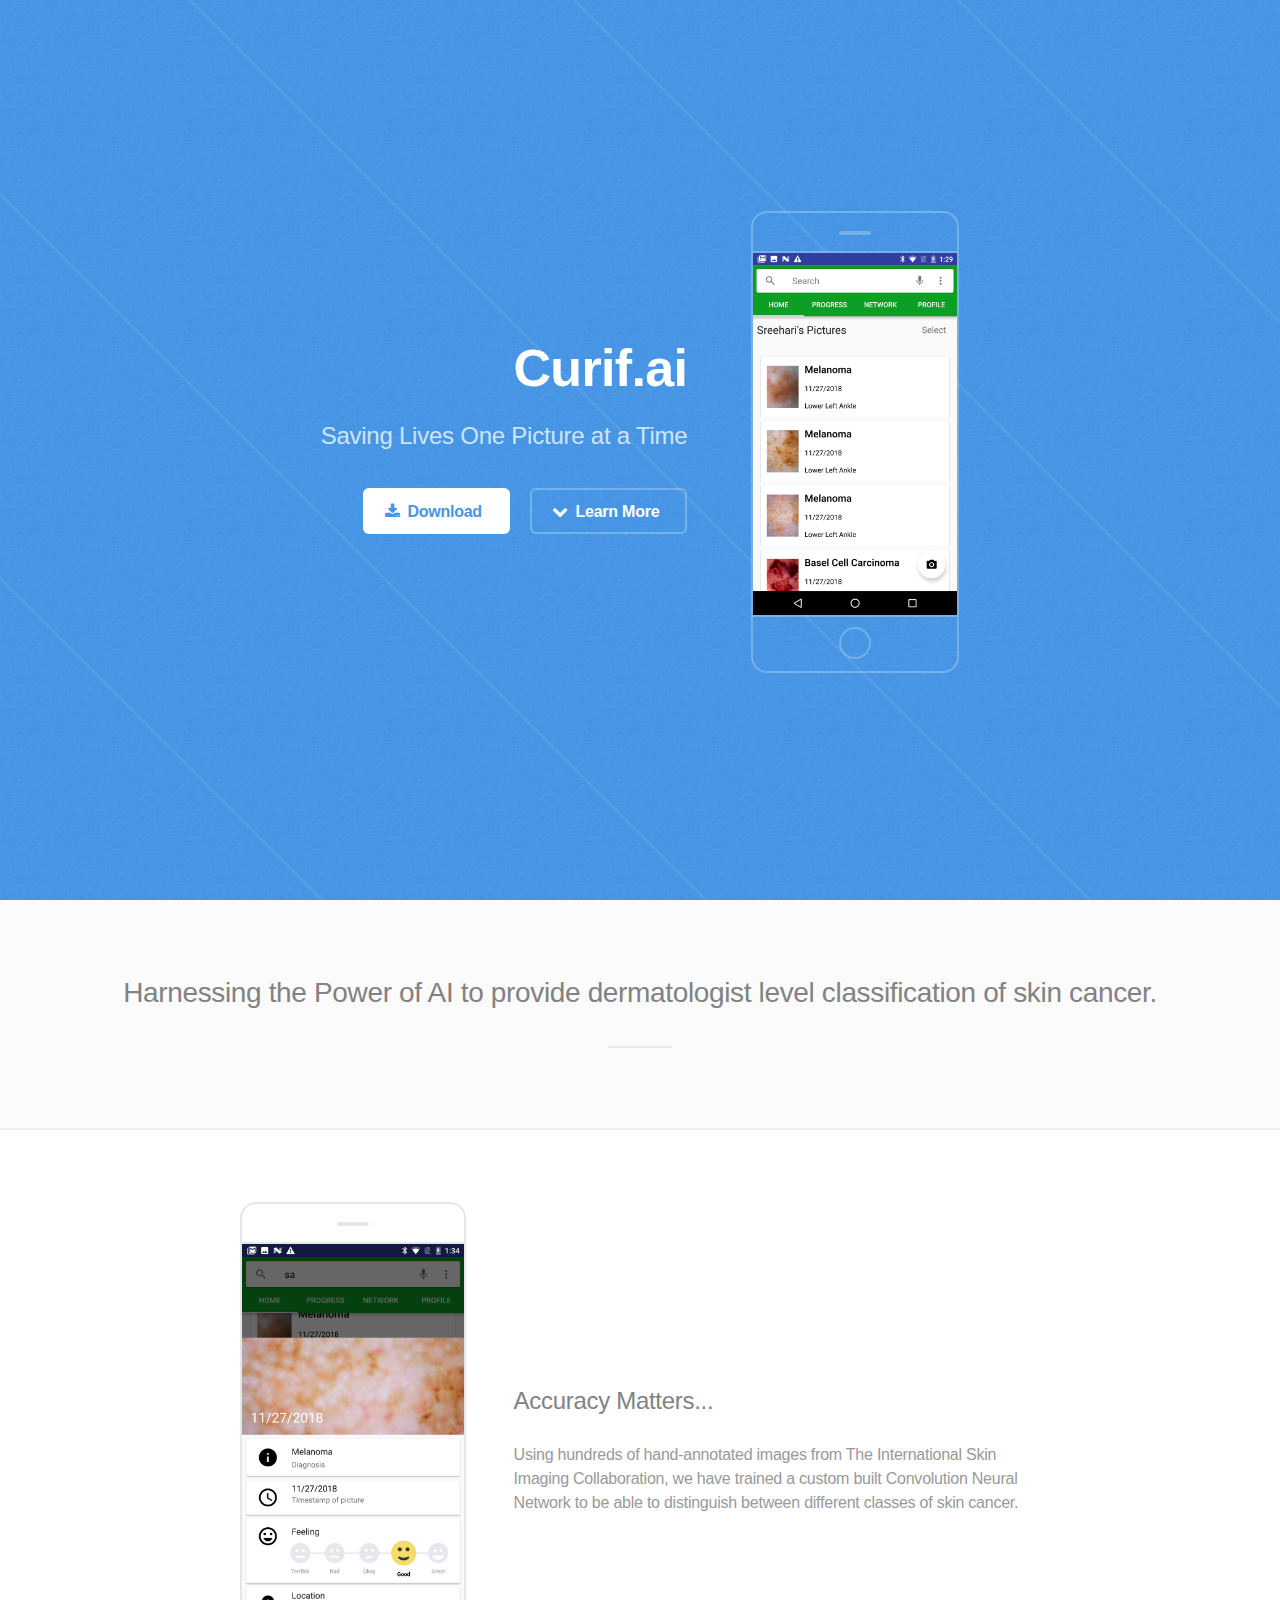
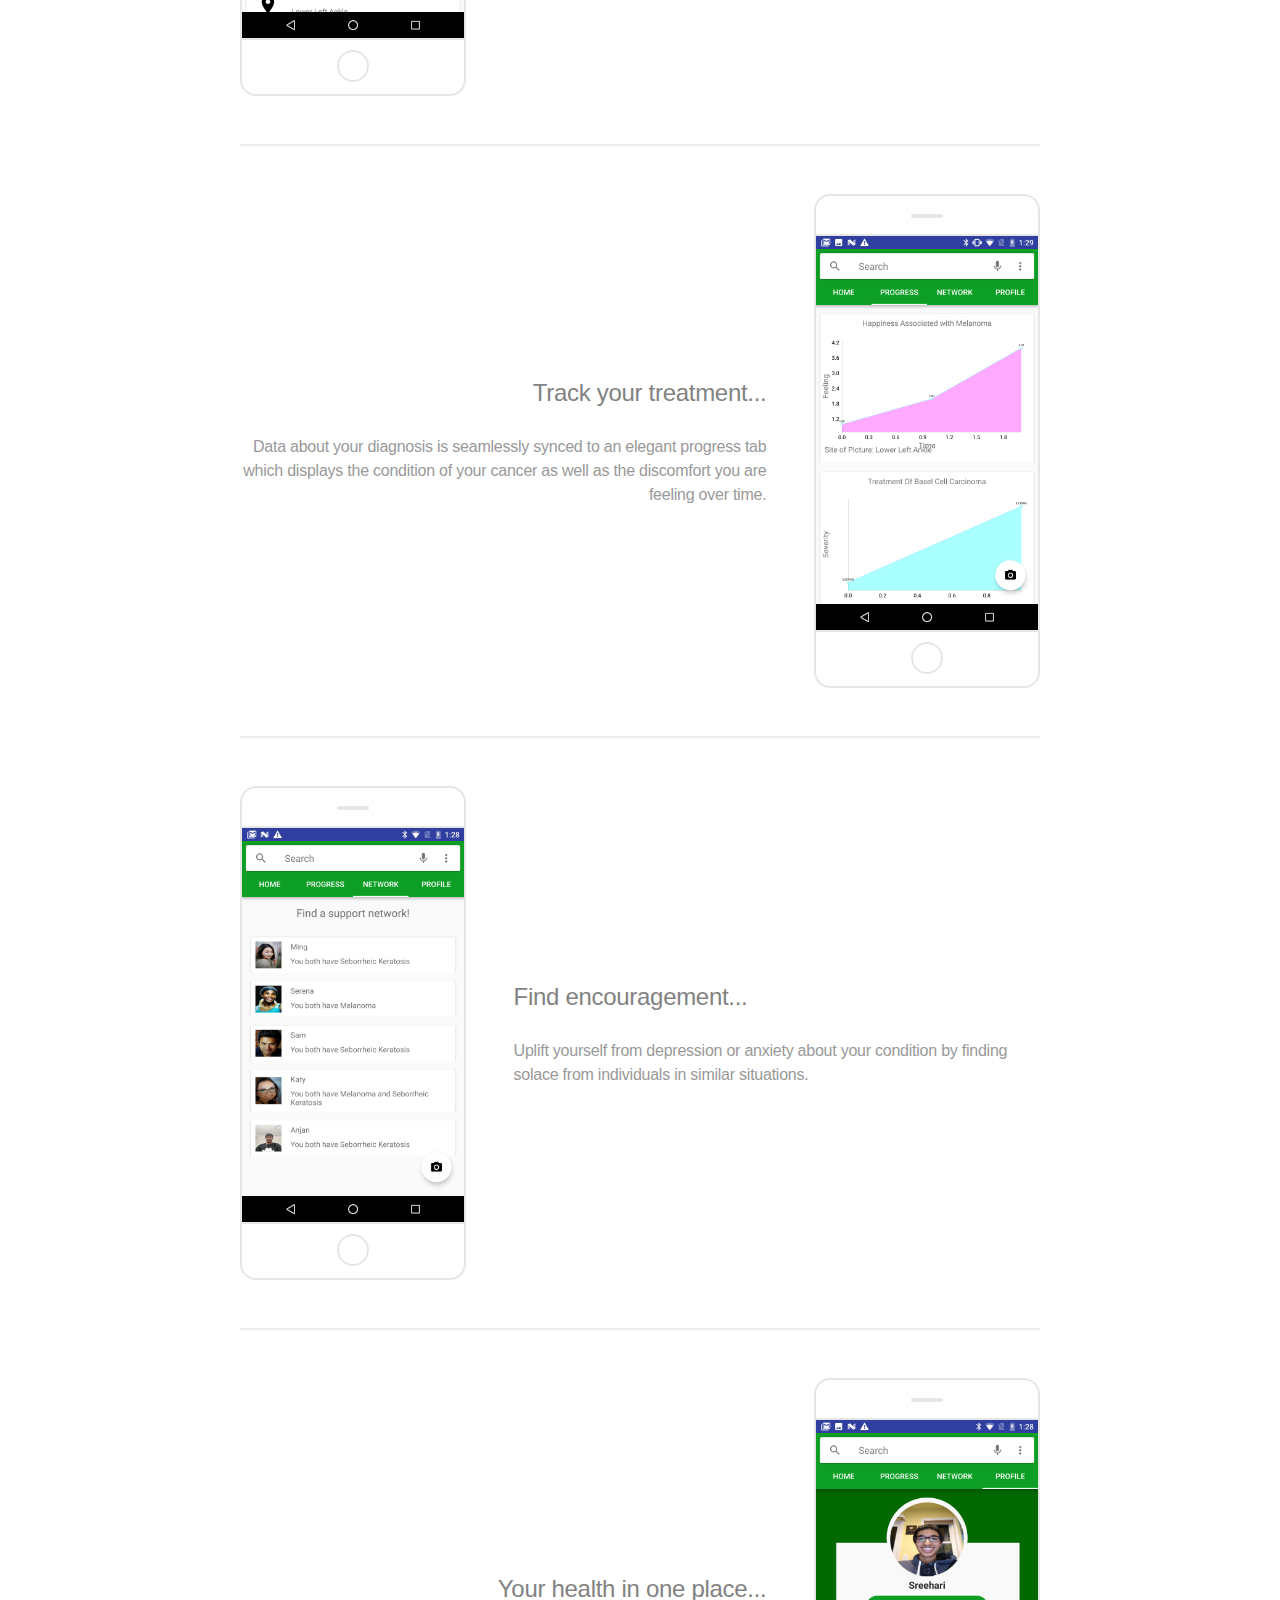
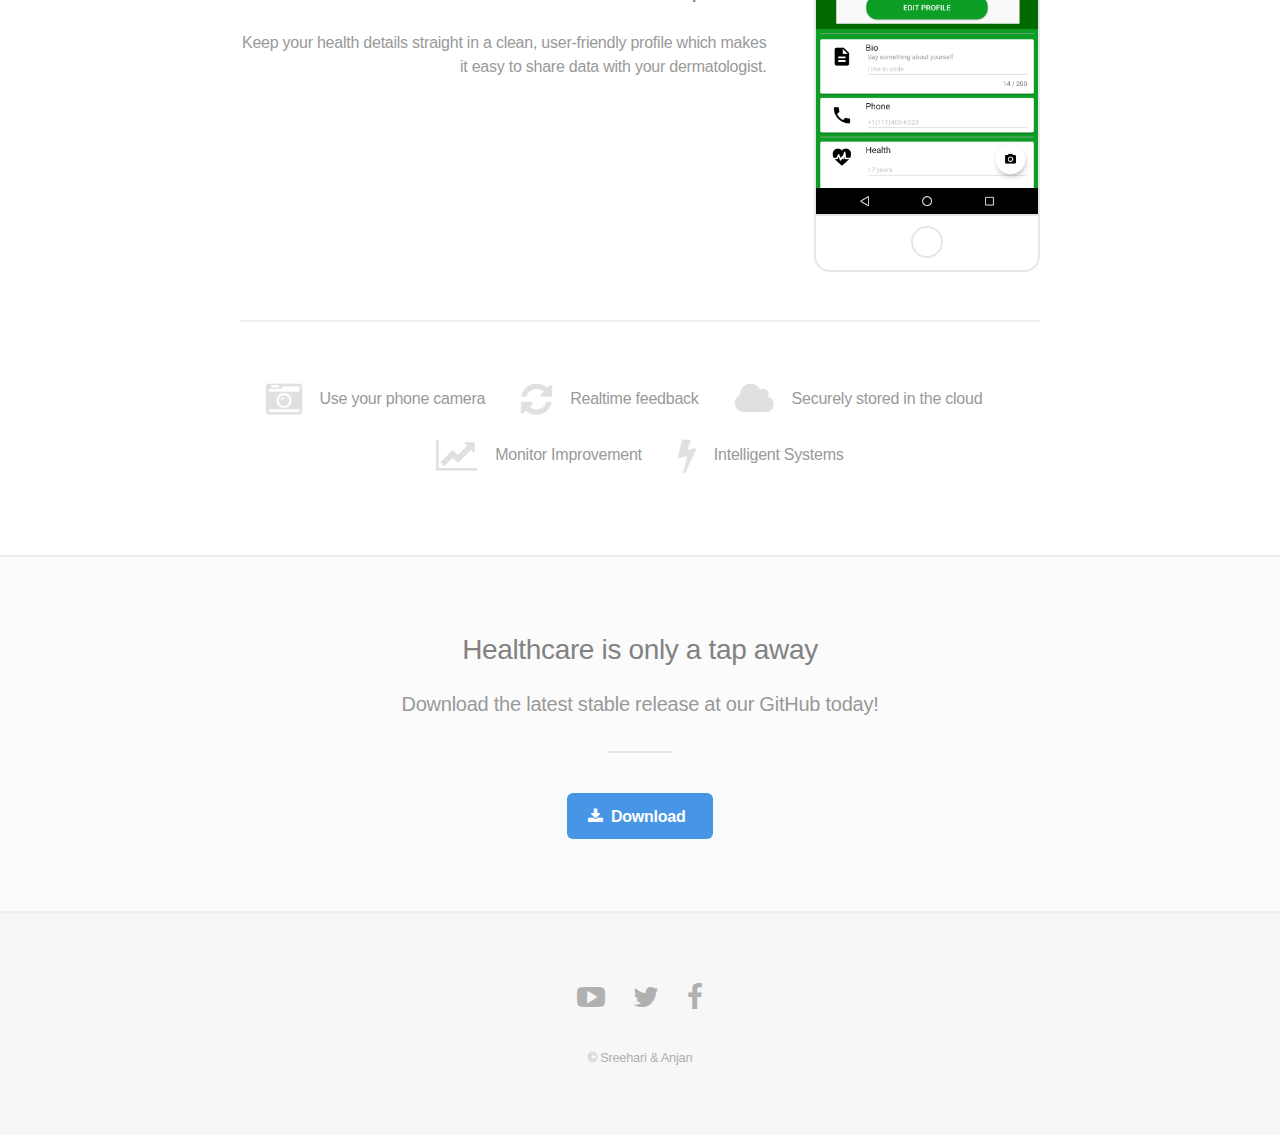
==== commit a9568efa: "update images and links" ====
--- a/index.html
+++ b/index.html
@@ -18,7 +18,7 @@
 					<h1><a href="#">Curif.ai</a></h1>
 					<p>Saving Lives One Picture at a Time</p>
 					<ul class="actions">
-						<li><a href="#" class="button special icon fa-download">Download</a></li>
+						<li><a href="https://github.com/anjanbharadwaj/Curif.ai" class="button special icon fa-download">Download</a></li>
 						<li><a href="#one" class="button icon fa-chevron-down scrolly">Learn More</a></li>
 					</ul>
 				</div>
@@ -37,7 +37,7 @@
 				<div class="inner alt">
 				
 					<section class="spotlight">
-						<div class="image phone"><div class="inner"><img src="images/home.png" alt="" /></div></div>
+						<div class="image phone"><div class="inner"><img src="images/data_detail.png" alt="" /></div></div>
 
 						<div class="content">
 							<h3>Accuracy Matters...</h3>
@@ -85,7 +85,7 @@
 					<p>Download the latest stable release at our GitHub today!</p>
 				</header>
 				<ul class="actions">
-					<li><a href="#" class="button special icon fa-download">Download</a></li>
+					<li><a href="https://github.com/anjanbharadwaj/Curif.ai" class="button special icon fa-download">Download</a></li>
 				</ul>
 			</section>
 
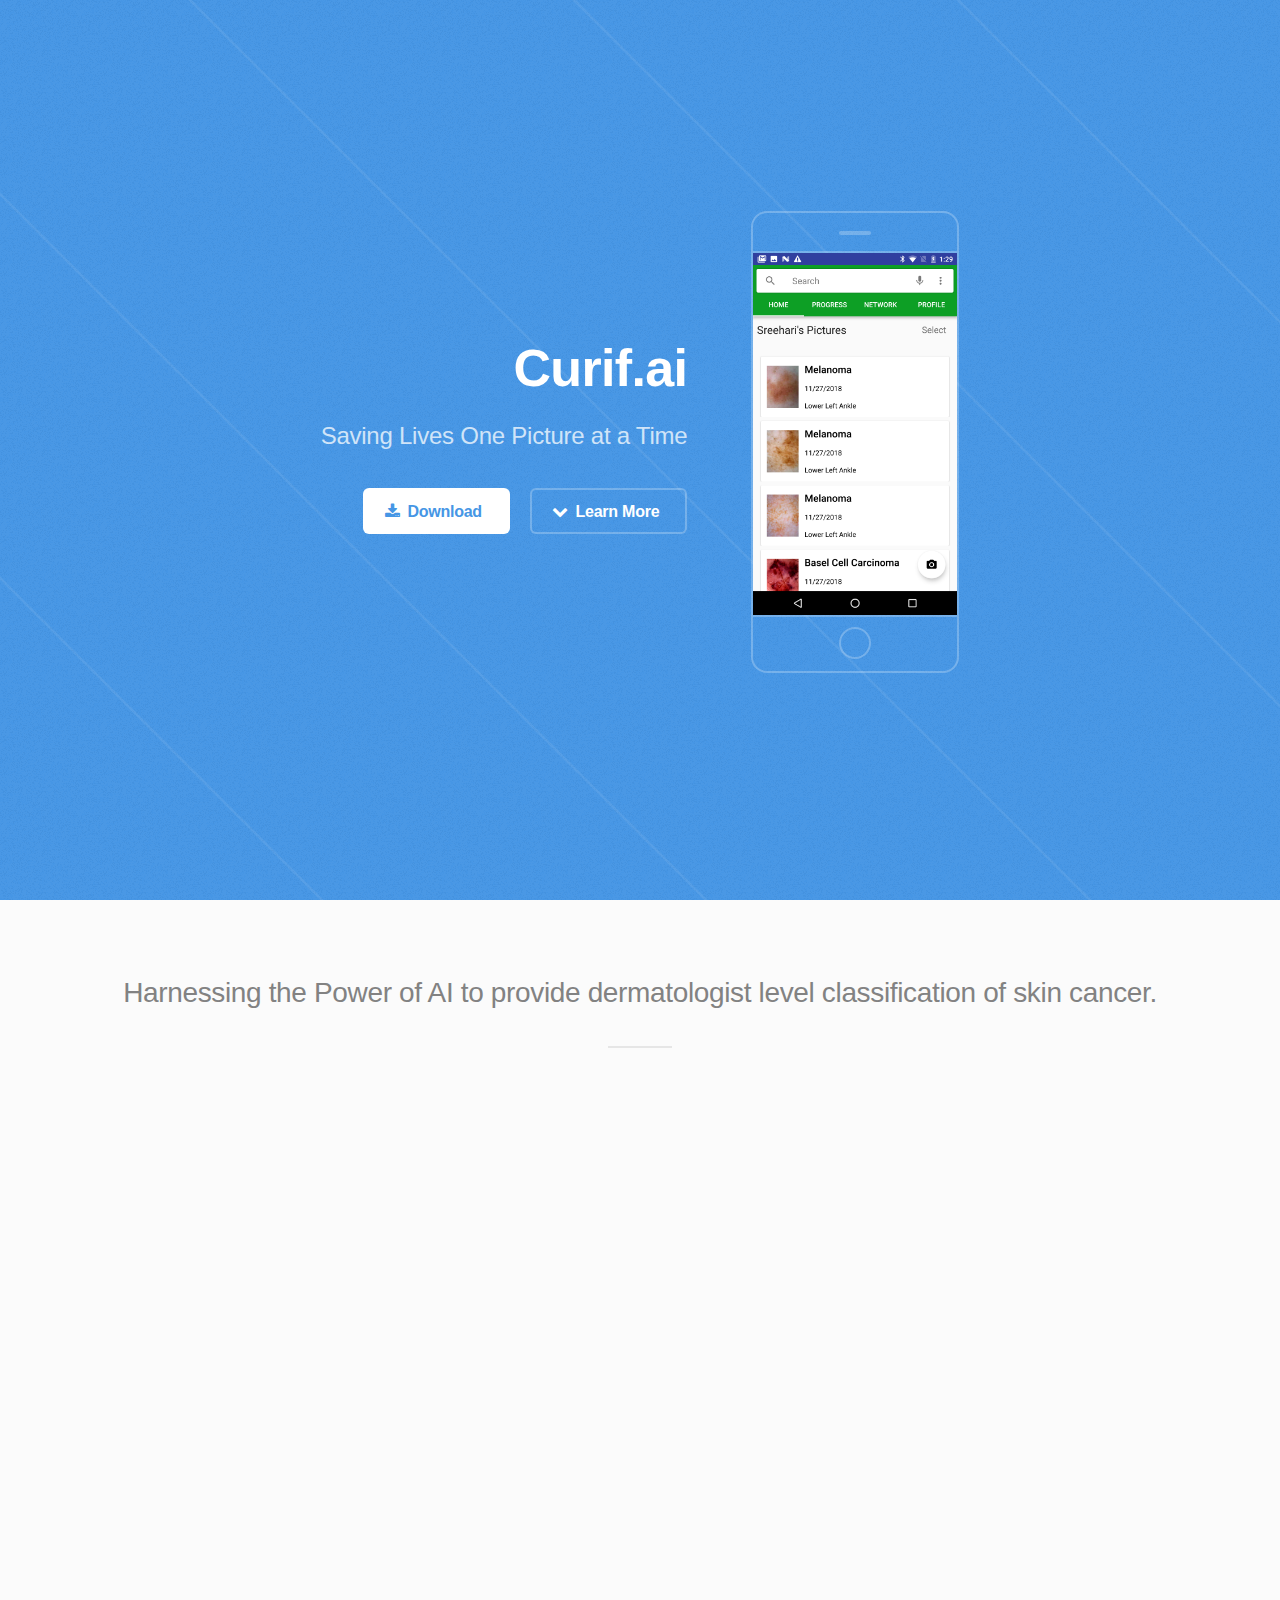
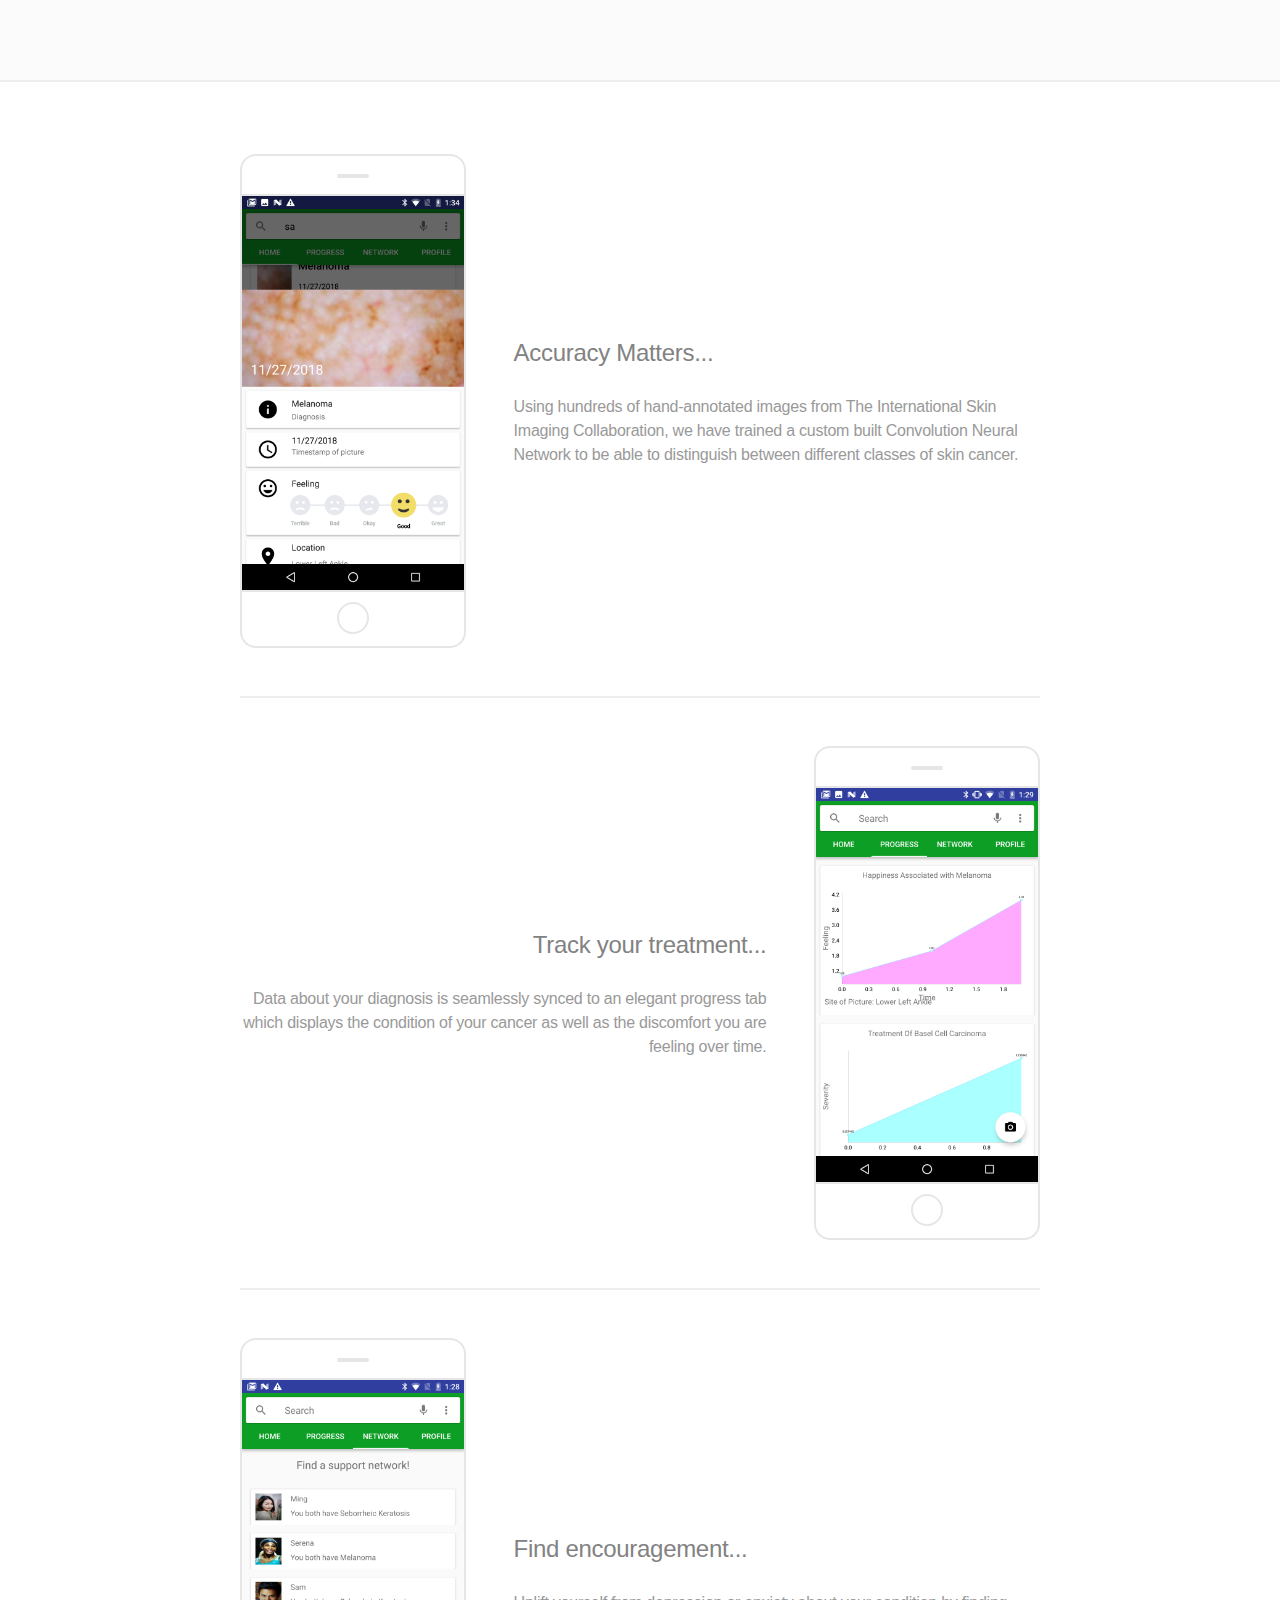
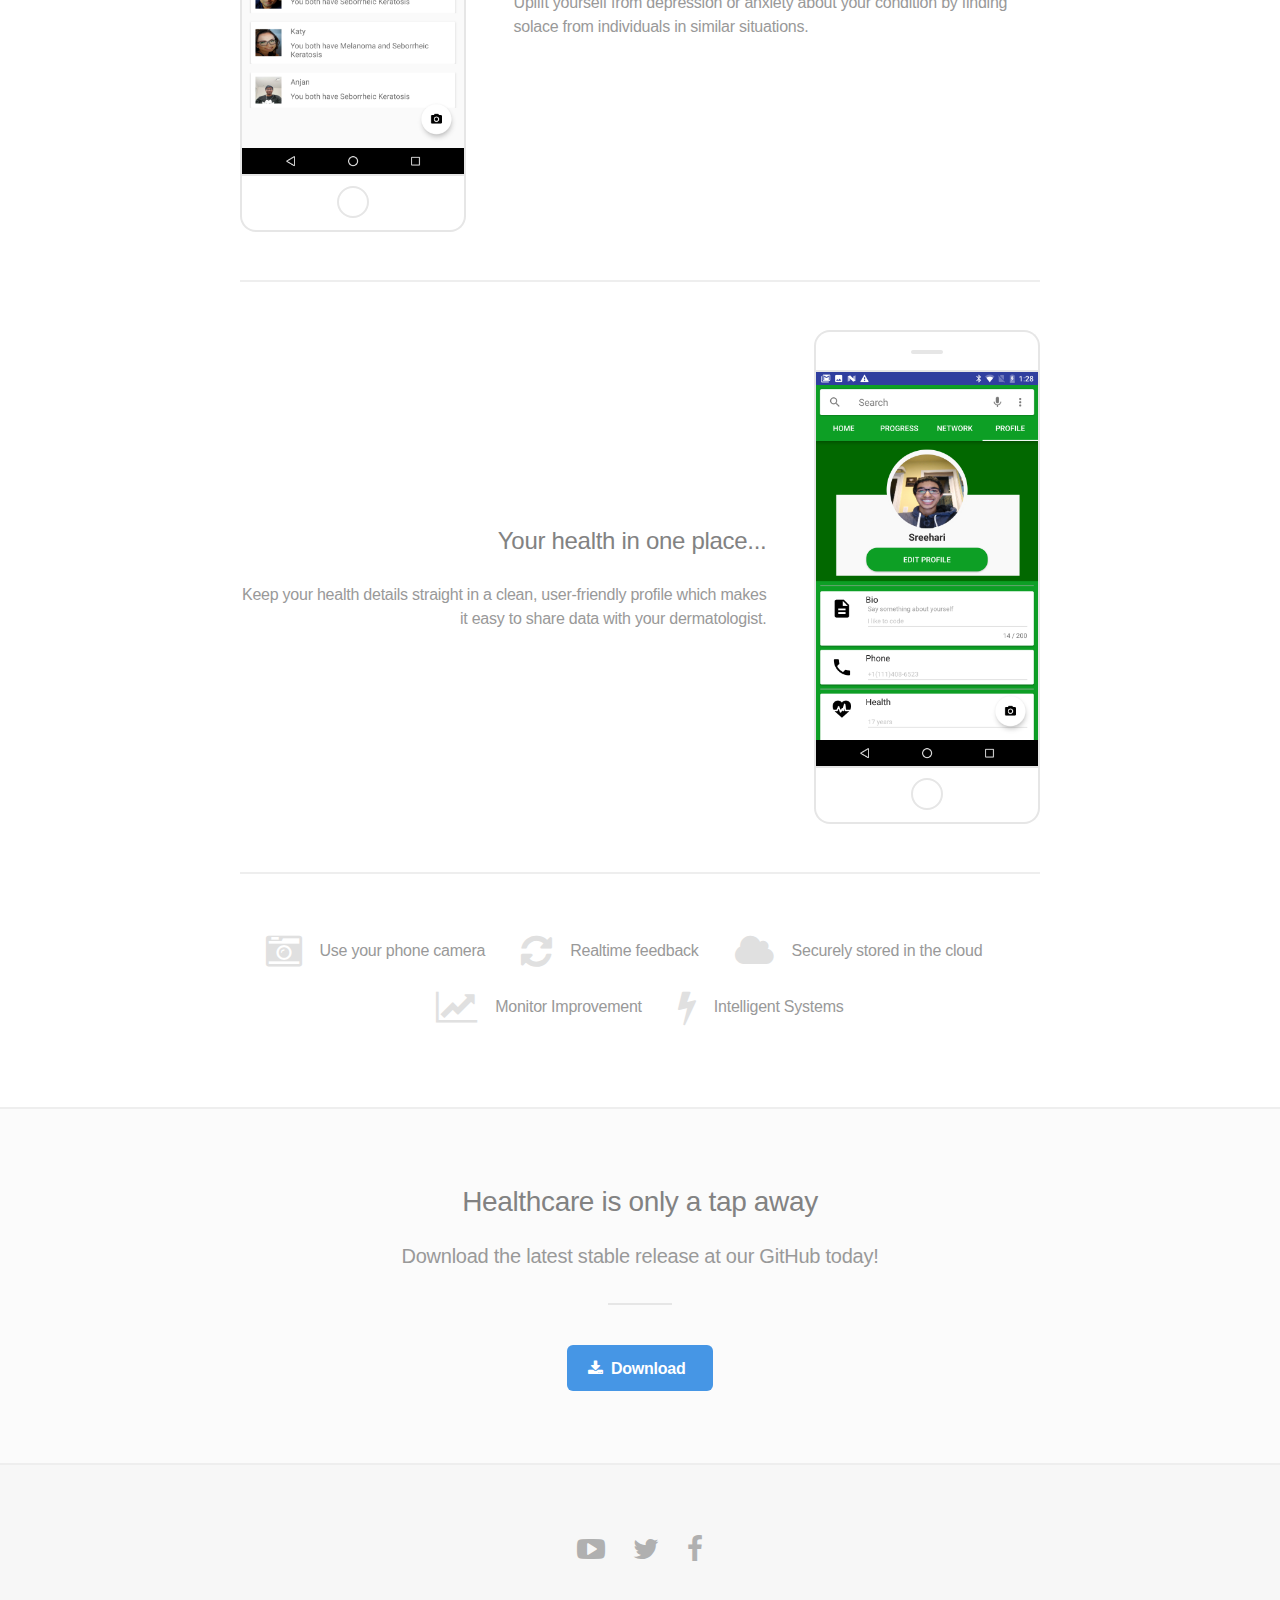
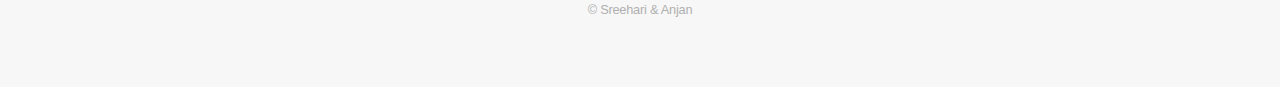
==== commit b3388a60: "cleaning up files" ====
--- a/index.html
+++ b/index.html
@@ -29,7 +29,8 @@
 			<section id="one" class="wrapper style2 special">
 				<header class="major">
 					<h2>Harnessing the Power of AI to provide dermatologist level classification of skin cancer. </h2>
-				</header>
+				</header>		
+				<iframe width="1305" height="545" src="https://www.youtube.com/embed/_YA_bb-XYZ0" frameborder="0" allow="accelerometer; autoplay; encrypted-media; gyroscope; picture-in-picture" allowfullscreen></iframe>
 			</section>
 
 		<!-- Two -->
